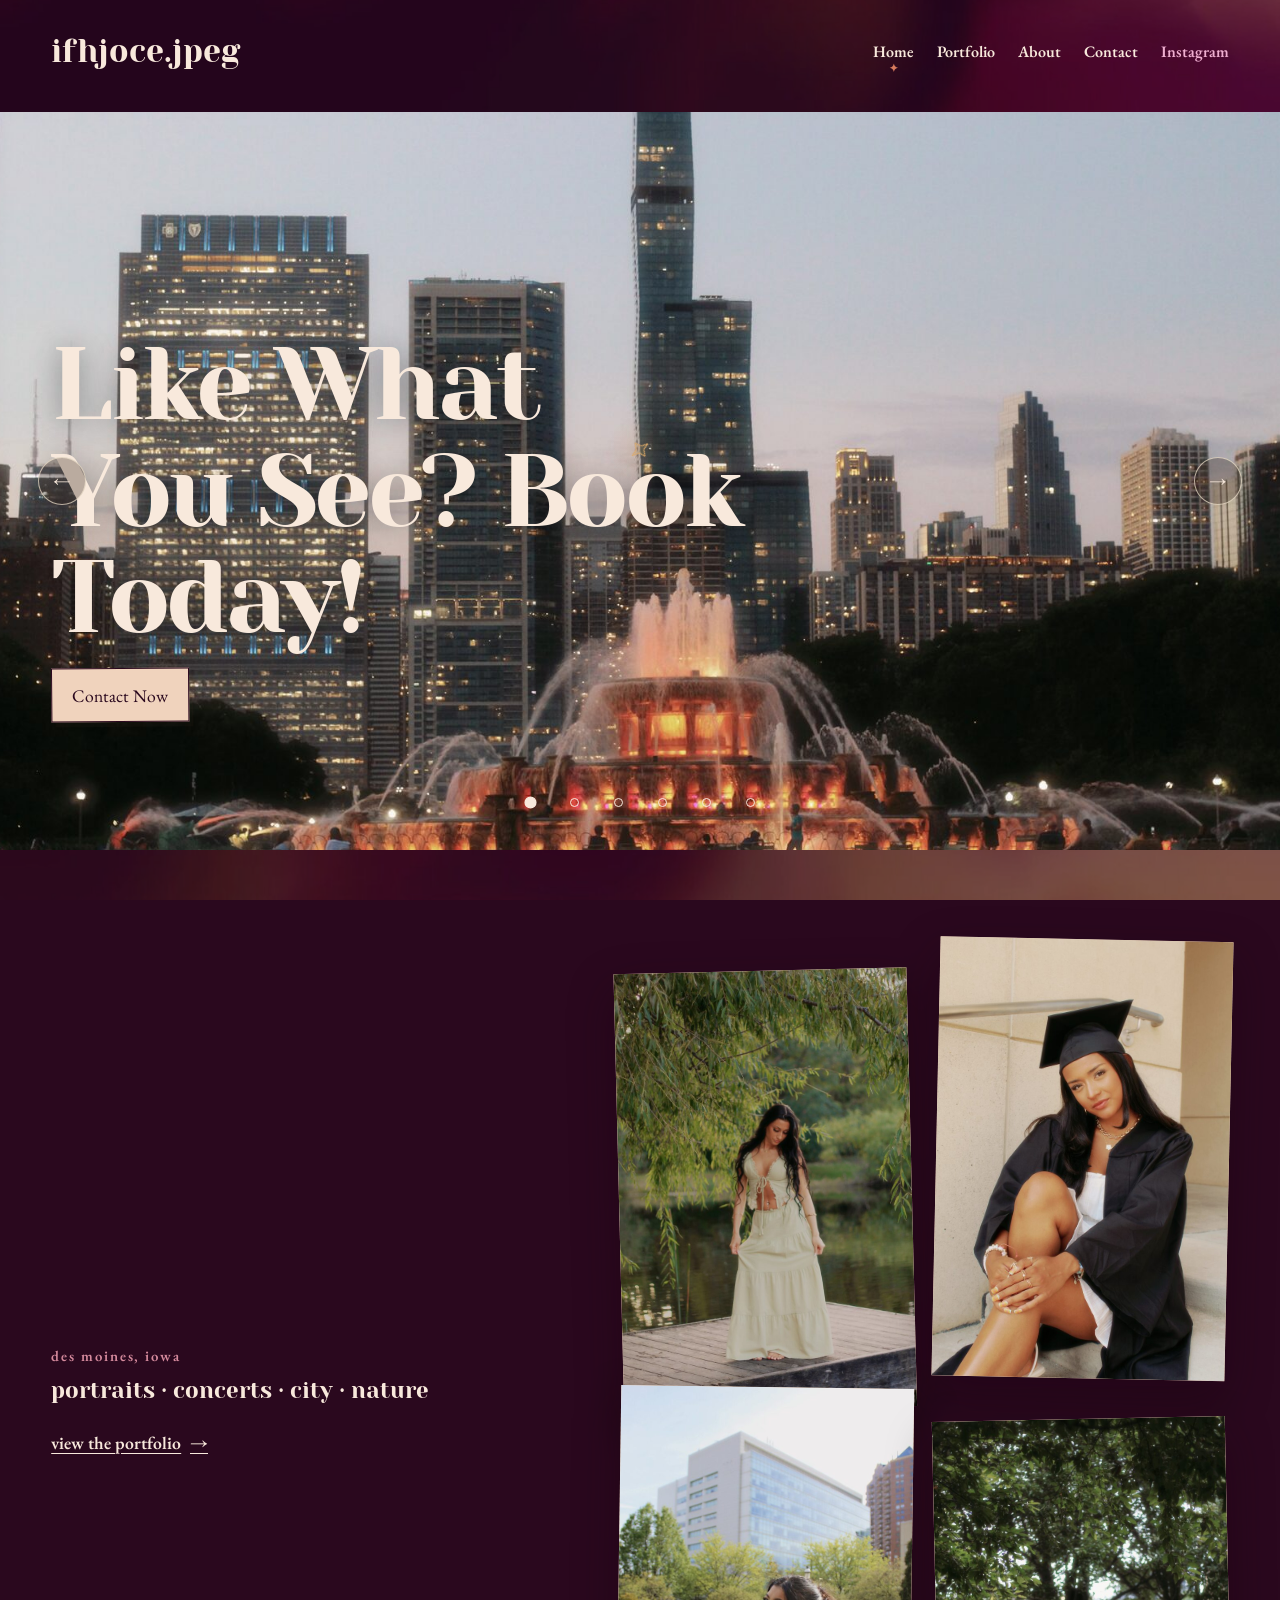
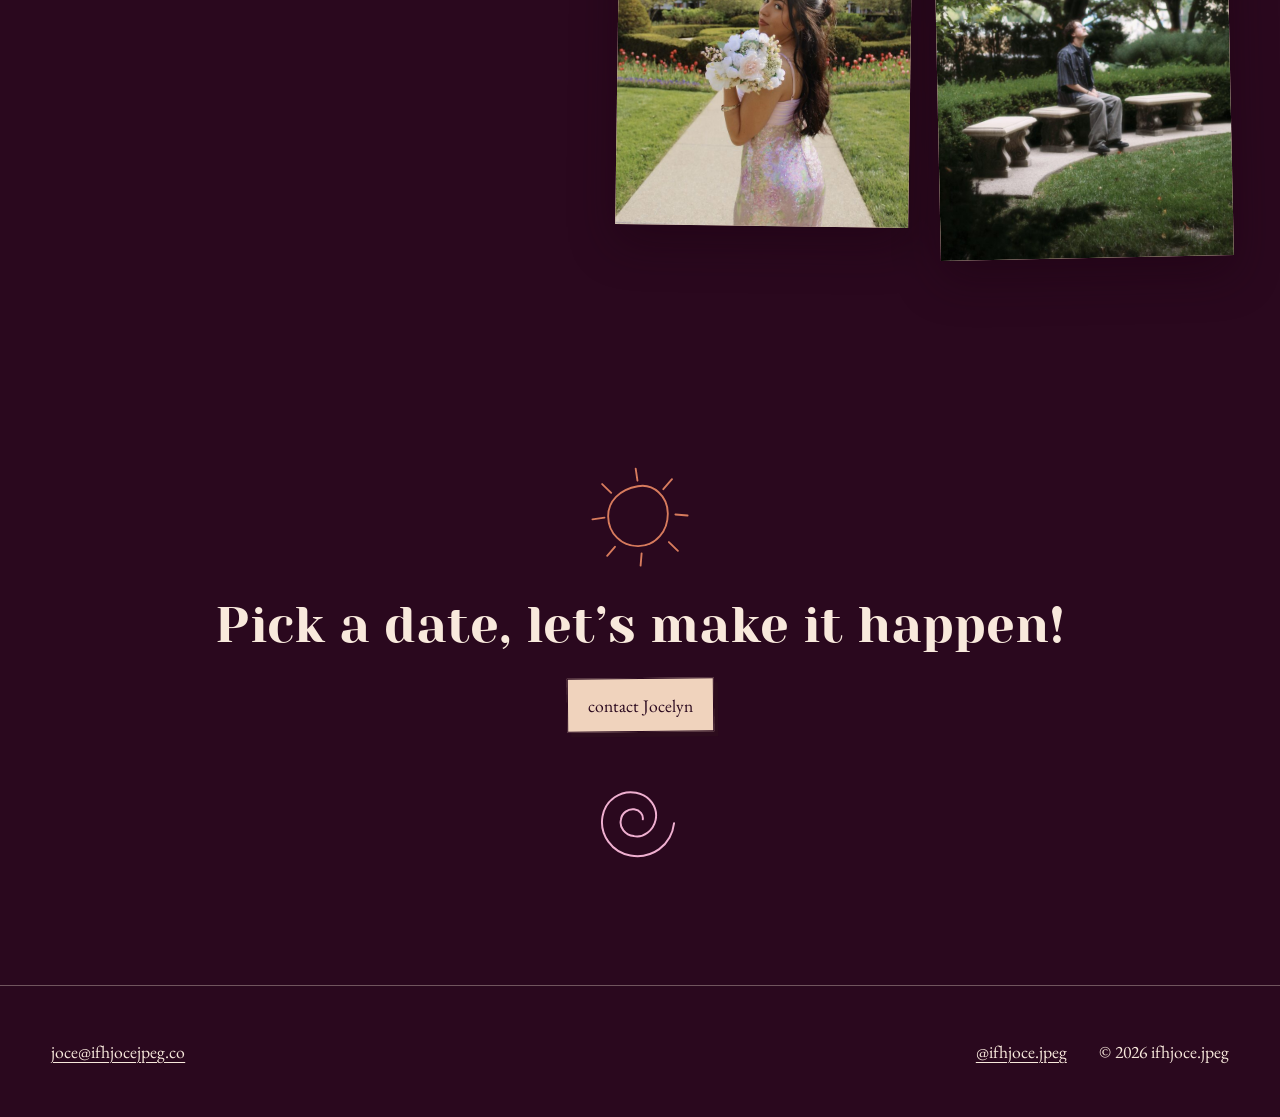
==== index.html @ 31c263ba "Add files via upload" ====
<!doctype html>
<html lang="en">
<head>
  <meta charset="utf-8">
  <meta name="viewport" content="width=device-width, initial-scale=1">
  <title>ifhjoce.jpeg</title>
  <meta name="description" content="ifhjoce.jpeg is a Des Moines, Iowa photographer creating dreamy portraits, concert photographs, city scenes, and nature imagery with an intimate analog feel.">
  <link rel="canonical" href="https://ifhjocejpeg.co/">
  <meta property="og:type" content="website">
  <meta property="og:title" content="ifhjoce.jpeg — Des Moines Photographer">
  <meta property="og:description" content="Dreamy portraits, live music, city scenes, and nature photography from Des Moines, Iowa.">
  <meta property="og:url" content="https://ifhjocejpeg.co/">
  <meta property="og:image" content="https://ifhjocejpeg.co/images/og-cover.jpg">
  <meta name="twitter:card" content="summary_large_image">
  <meta name="twitter:title" content="ifhjoce.jpeg — Des Moines Photographer">
  <meta name="twitter:description" content="Dreamy portraits, live music, city scenes, and nature photography from Des Moines, Iowa.">
  <meta name="twitter:image" content="https://ifhjocejpeg.co/images/og-cover.jpg">
  <link rel="icon" href="images/favicon.svg" type="image/svg+xml">
<link rel="icon" href="images/favicon-32.png" sizes="32x32" type="image/png">
<link rel="apple-touch-icon" href="images/apple-touch-icon.png">
  <link rel="preconnect" href="https://fonts.googleapis.com">
  <link rel="preconnect" href="https://fonts.gstatic.com" crossorigin>
  <link href="https://fonts.googleapis.com/css2?family=EB+Garamond:ital,wght@0,400;0,500;0,600;1,400&family=Yeseva+One&display=swap" rel="stylesheet">
  <link rel="stylesheet" href="assets/css/style.css">
  <script src="assets/js/main.js" defer></script>
</head>
<body class="page-home">
  <a class="skip-link" href="#main">Skip to content</a>

  <header class="site-header">
    <div class="site-header__inner shell">
      <a class="wordmark" href="index.html" aria-label="ifhjoce.jpeg home">ifhjoce.jpeg</a>
      <button class="nav-toggle" type="button" aria-expanded="false" aria-controls="site-nav" aria-label="Open navigation">
        <span></span><span></span>
      </button>
      <nav class="site-nav" id="site-nav" aria-label="Primary navigation">
        <a href="index.html" aria-current="page">Home</a>
        <a href="portfolio.html">Portfolio</a>
        <a href="about.html">About</a>
        <a href="contact.html">Contact</a>
        <a class="site-nav__instagram" href="https://instagram.com/ifhjoce.jpeg" target="_blank" rel="noreferrer">Instagram</a>
      </nav>
    </div>
  </header>

  <main id="main">
    <section class="hero-carousel" aria-roledescription="carousel" aria-label="Featured photography">
      <div class="hero-carousel__viewport" data-carousel>
        <article class="hero-carousel__slide is-active" data-slide aria-hidden="false">
          <img class="hero-carousel__image" src="images/home/frontpage-01-1600.jpg" srcset="images/home/frontpage-01-720.jpg 720w, images/home/frontpage-01-1600.jpg 1600w" sizes="100vw" width="5184" height="3456" alt="Chicago skyline and Buckingham Fountain at dusk" decoding="async" loading="eager" fetchpriority="high">
          <div class="hero-carousel__veil"></div>
        </article>
        <article class="hero-carousel__slide hero-carousel__slide--portrait" data-slide aria-hidden="true">
          <img class="hero-carousel__backdrop-image" src="images/portfolio/portraits/portrait-44-1600.jpg" width="1600" height="2400" alt="" aria-hidden="true" decoding="async" loading="lazy">
          <img class="hero-carousel__image" src="images/portfolio/portraits/portrait-44-1600.jpg" srcset="images/portfolio/portraits/portrait-44-720.jpg 720w, images/portfolio/portraits/portrait-44-1600.jpg 1600w" sizes="100vw" width="3456" height="5184" alt="Woman in a cream dress standing beneath willow branches by the water" decoding="async" loading="lazy">
          <div class="hero-carousel__veil"></div>
        </article>
        <article class="hero-carousel__slide hero-carousel__slide--portrait" data-slide aria-hidden="true">
          <img class="hero-carousel__backdrop-image" src="images/home/frontpage-03-1600.jpg" width="1600" height="2400" alt="" aria-hidden="true" decoding="async" loading="lazy">
          <img class="hero-carousel__image" src="images/home/frontpage-03-1600.jpg" srcset="images/home/frontpage-03-720.jpg 720w, images/home/frontpage-03-1600.jpg 1600w" sizes="100vw" width="3456" height="5184" alt="Graduate in a black cap and gown seated for a portrait" decoding="async" loading="lazy">
          <div class="hero-carousel__veil"></div>
        </article>
        <article class="hero-carousel__slide hero-carousel__slide--portrait" data-slide aria-hidden="true">
          <img class="hero-carousel__backdrop-image" src="images/home/frontpage-04-1600.jpg" width="1600" height="2400" alt="" aria-hidden="true" decoding="async" loading="lazy">
          <img class="hero-carousel__image" src="images/home/frontpage-04-1600.jpg" srcset="images/home/frontpage-04-720.jpg 720w, images/home/frontpage-04-1600.jpg 1600w" sizes="100vw" width="3456" height="5184" alt="Woman holding flowers on a garden path with city buildings behind her" decoding="async" loading="lazy">
          <div class="hero-carousel__veil"></div>
        </article>
        <article class="hero-carousel__slide hero-carousel__slide--portrait" data-slide aria-hidden="true">
          <img class="hero-carousel__backdrop-image" src="images/home/frontpage-05-1600.jpg" width="1600" height="2400" alt="" aria-hidden="true" decoding="async" loading="lazy">
          <img class="hero-carousel__image" src="images/home/frontpage-05-1600.jpg" srcset="images/home/frontpage-05-720.jpg 720w, images/home/frontpage-05-1600.jpg 1600w" sizes="100vw" width="3456" height="5184" alt="Portrait subject seated beneath large shade trees in a park" decoding="async" loading="lazy">
          <div class="hero-carousel__veil"></div>
        </article>
        <article class="hero-carousel__slide" data-slide aria-hidden="true">
          <img class="hero-carousel__image" src="images/home/frontpage-06-1600.jpg" srcset="images/home/frontpage-06-720.jpg 720w, images/home/frontpage-06-1600.jpg 1600w" sizes="100vw" width="3840" height="2160" alt="Concert performers on stage behind a textured curtain of light" decoding="async" loading="lazy">
          <div class="hero-carousel__veil"></div>
        </article>

        <div class="hero-carousel__caption shell">
          <h1>Like What You See? Book Today!</h1>
          <a class="button button--paper" href="contact.html">Contact Now</a>
        </div>

        <button class="hero-carousel__arrow hero-carousel__arrow--prev" type="button" data-carousel-prev aria-label="Previous photo">
          <span aria-hidden="true">←</span>
        </button>
        <button class="hero-carousel__arrow hero-carousel__arrow--next" type="button" data-carousel-next aria-label="Next photo">
          <span aria-hidden="true">→</span>
        </button>
        <div class="hero-carousel__dots" aria-label="Choose featured photo" data-carousel-dots></div>
      </div>
    </section>

    <section class="home-intro section shell reveal">
      <div class="home-intro__copy">
        <p class="eyebrow">Des Moines, Iowa</p>
        <p class="home-intro__line">portraits · concerts · city · nature</p>
        <a class="text-link" href="portfolio.html">view the portfolio <span aria-hidden="true">→</span></a>
      </div>

      <div class="home-collage" aria-label="Featured photography collage">
        <figure class="photo-frame photo-frame--one parallax-soft">
          <img src="images/portfolio/portraits/portrait-44-1600.jpg" srcset="images/portfolio/portraits/portrait-44-720.jpg 720w, images/portfolio/portraits/portrait-44-1600.jpg 1600w" sizes="(max-width: 767px) 100vw, 50vw" width="3456" height="5184" loading="lazy" decoding="async" alt="Woman in a cream dress standing beneath willow branches by the water">
        </figure>
        <figure class="photo-frame photo-frame--two parallax-soft">
          <img src="images/home/frontpage-03-1600.jpg" srcset="images/home/frontpage-03-720.jpg 720w, images/home/frontpage-03-1600.jpg 1600w" sizes="(max-width: 767px) 100vw, 50vw" width="3456" height="5184" loading="lazy" decoding="async" alt="Graduate in a black cap and gown seated for a portrait">
        </figure>
        <figure class="photo-frame photo-frame--three parallax-soft">
          <img src="images/home/frontpage-04-1600.jpg" srcset="images/home/frontpage-04-720.jpg 720w, images/home/frontpage-04-1600.jpg 1600w" sizes="(max-width: 767px) 100vw, 50vw" width="3456" height="5184" loading="lazy" decoding="async" alt="Woman holding flowers on a garden path with city buildings behind her">
        </figure>
        <figure class="photo-frame photo-frame--four parallax-soft">
          <img src="images/home/frontpage-05-1600.jpg" srcset="images/home/frontpage-05-720.jpg 720w, images/home/frontpage-05-1600.jpg 1600w" sizes="(max-width: 767px) 100vw, 50vw" width="3456" height="5184" loading="lazy" decoding="async" alt="Portrait subject seated beneath large shade trees in a park">
        </figure>
      </div>
    </section>

    <section class="home-note section shell reveal">
      <svg class="doodle doodle--sun" viewBox="0 0 120 120" aria-hidden="true">
        <path d="M60 27c17-2 31 13 30 31-1 19-15 34-34 33-18-1-31-16-30-34 1-16 14-28 34-30Z"/>
        <path d="M59 8l1 13M59 99l-2 13M9 59l13-1M98 60l13 2M22 22l9 10M89 89l9 10M97 22l-10 10M31 90l-9 9"/>
      </svg>
      <p>Pick a date, let’s make it happen!</p>
      <a class="button button--paper" href="contact.html">contact Jocelyn</a>
      <svg class="doodle doodle--spiral" viewBox="0 0 130 130" aria-hidden="true">
        <path d="M100 66c0 23-18 39-40 38-19-1-34-17-33-36 1-17 15-29 31-28 14 1 24 12 23 25-1 11-10 20-20 19-9 0-16-7-15-15 0-7 6-12 12-12 6 0 10 4 10 9"/>
      </svg>
    </section>
  </main>

  <footer class="site-footer">
    <div class="site-footer__inner shell">
      <p><a href="mailto:joce@ifhjocejpeg.co">joce@ifhjocejpeg.co</a></p>
      <p><a href="https://instagram.com/ifhjoce.jpeg" target="_blank" rel="noreferrer">@ifhjoce.jpeg</a></p>
      <p>© 2026 ifhjoce.jpeg</p>
    </div>
  </footer>

  <svg class="cursor-orbit" data-cursor-orbit viewBox="0 0 50 50" aria-hidden="true">
    <path d="M25 4l4 14 13 7-13 5-5 15-4-14-13-7 13-6 5-14Z"/>
  </svg>
  <div class="cursor-glow" data-cursor-glow aria-hidden="true"></div>
</body>
</html>
---- assets/css/style.css ----
:root {
  --cream: #f8e9dc;
  --muted-gold: #dda968;
  --moss: #d58a9d;
  --faded-orange: #d77b5d;
  --dusty-pink: #d49aae;
  --deep-brown: #2a081e;
  --dream-purple: #efafd0;
  --paper: #f0d3bd;
  --ink-soft: #ead0ca;
  --shadow: rgba(25, 0, 16, 0.4);
  --surface: rgba(42, 8, 30, 0.82);
  --line: rgba(248, 233, 220, 0.34);
  --shell: min(92vw, 1600px);
  --section-space: clamp(4rem, 8vw, 9rem);
  --display: "Yeseva One", Georgia, serif;
  --body: "EB Garamond", Georgia, serif;
}

* {
  box-sizing: border-box;
}

html {
  scroll-behavior: smooth;
  background: var(--deep-brown);
}

body {
  position: relative;
  isolation: isolate;
  margin: 0;
  min-width: 0;
  overflow-x: hidden;
  color: var(--cream);
  background: var(--deep-brown);
  font-family: var(--body);
  font-size: clamp(1rem, 0.96rem + 0.18vw, 1.12rem);
  line-height: 1.65;
  padding-bottom: env(safe-area-inset-bottom);
}

body::before,
body::after {
  position: fixed;
  inset: 0;
  z-index: -2;
  content: "";
  pointer-events: none;
}

body::before {
  background-image: url("../../images/background/site-background-720.jpg");
  background-position: center;
  background-size: cover;
}

body::after {
  z-index: -1;
  background: rgba(30, 3, 22, 0.48);
}

img,
svg {
  display: block;
  max-width: 100%;
}

img {
  height: auto;
}

a {
  color: inherit;
  text-decoration-thickness: 1px;
  text-underline-offset: 0.22em;
}

button,
input,
select,
textarea {
  font: inherit;
}

button,
a,
input,
select,
textarea {
  -webkit-tap-highlight-color: transparent;
}

button {
  color: inherit;
}

:focus-visible {
  outline: 2px dashed var(--muted-gold);
  outline-offset: 4px;
}

::selection {
  color: var(--cream);
  background: var(--dream-purple);
}

.shell {
  width: var(--shell);
  margin-inline: auto;
}

.section {
  padding-block: var(--section-space);
}

.sr-only {
  position: absolute;
  width: 1px;
  height: 1px;
  padding: 0;
  margin: -1px;
  overflow: hidden;
  clip: rect(0, 0, 0, 0);
  white-space: nowrap;
  border: 0;
}

.skip-link {
  position: fixed;
  left: 1rem;
  top: 1rem;
  z-index: 10001;
  transform: translateY(-180%);
  padding: 0.7rem 1rem;
  background: var(--deep-brown);
  color: var(--cream);
  border-radius: 999px;
}

.skip-link:focus {
  transform: translateY(0);
}

.eyebrow {
  margin: 0 0 0.6rem;
  color: var(--moss);
  font-size: clamp(0.83rem, 0.78rem + 0.18vw, 1rem);
  font-weight: 600;
  letter-spacing: 0.13em;
  text-transform: lowercase;
}

h1,
h2,
h3,
p {
  margin-top: 0;
}

h1,
h2,
h3 {
  font-family: var(--display);
  font-weight: 400;
  line-height: 1.04;
}

h1 {
  font-size: clamp(2.75rem, 8vw, 7.4rem);
  letter-spacing: -0.035em;
}

h2 {
  font-size: clamp(2.15rem, 5vw, 4.9rem);
  letter-spacing: -0.025em;
}

p {
  max-width: 66ch;
}

.text-link {
  display: inline-flex;
  gap: 0.55rem;
  align-items: center;
  min-height: 44px;
  color: var(--cream);
  font-weight: 600;
}

.button {
  display: inline-flex;
  min-height: 48px;
  align-items: center;
  justify-content: center;
  border: 1px solid var(--deep-brown);
  padding: 0.72rem 1.25rem;
  color: var(--deep-brown);
  background: var(--paper);
  text-decoration: none;
  cursor: pointer;
  box-shadow: 4px 5px 0 rgba(58, 42, 31, 0.14);
  transition: transform 220ms ease, box-shadow 220ms ease, background-color 220ms ease;
}

.button--paper {
  transform: rotate(-0.5deg);
}

.button--submit {
  margin-top: 1.25rem;
  min-width: min(100%, 13rem);
}

.button:disabled {
  cursor: wait;
  opacity: 0.68;
}

/* Header */
.site-header {
  position: relative;
  z-index: 200;
  padding-top: calc(0.75rem + env(safe-area-inset-top));
  color: var(--cream);
}

.site-header__inner {
  min-height: 72px;
  display: flex;
  align-items: center;
  justify-content: space-between;
  gap: 1rem;
}

.wordmark {
  position: relative;
  z-index: 205;
  font-family: var(--display);
  font-size: clamp(1.35rem, 2.5vw, 2.15rem);
  text-decoration: none;
  white-space: nowrap;
}

.nav-toggle {
  position: relative;
  z-index: 205;
  display: grid;
  width: 48px;
  height: 48px;
  place-items: center;
  border: 1px solid var(--line);
  border-radius: 50%;
  background: var(--surface);
  cursor: pointer;
}

.nav-toggle span {
  position: absolute;
  width: 20px;
  height: 1px;
  background: var(--cream);
  transition: transform 240ms ease;
}

.nav-toggle span:first-child {
  transform: translateY(-4px);
}

.nav-toggle span:last-child {
  transform: translateY(4px);
}

.nav-toggle[aria-expanded="true"] span:first-child {
  transform: rotate(45deg);
}

.nav-toggle[aria-expanded="true"] span:last-child {
  transform: rotate(-45deg);
}

.site-nav {
  position: fixed;
  inset: 0;
  z-index: 200;
  display: flex;
  flex-direction: column;
  justify-content: center;
  gap: 0.45rem;
  padding: calc(6rem + env(safe-area-inset-top)) max(7vw, 1.25rem) calc(3rem + env(safe-area-inset-bottom));
  background: rgba(42, 8, 30, 0.97);
  transform: translateX(102%);
  visibility: hidden;
  transition: transform 420ms cubic-bezier(.2, .8, .2, 1), visibility 0s linear 420ms;
}

.site-nav.is-open {
  transform: translateX(0);
  visibility: visible;
  transition-delay: 0s;
}

.site-nav a {
  width: fit-content;
  min-height: 44px;
  display: flex;
  align-items: center;
  font-family: var(--display);
  font-size: clamp(2rem, 8vw, 4.2rem);
  text-decoration: none;
}

.site-nav a[aria-current="page"]::after {
  content: "✦";
  margin-left: 0.65rem;
  color: var(--faded-orange);
  font-family: Georgia, serif;
  font-size: 0.48em;
}

.site-nav__instagram {
  margin-top: 1rem;
  color: var(--dream-purple);
}

body.nav-open {
  overflow: hidden;
}

/* Hero carousel */
.hero-carousel {
  position: relative;
  margin-top: clamp(0.5rem, 2vw, 1.5rem);
}

.hero-carousel__viewport {
  position: relative;
  min-height: clamp(38rem, 78dvh, 62rem);
  overflow: hidden;
  background: var(--deep-brown);
  isolation: isolate;
}

.hero-carousel__slide {
  position: absolute;
  inset: 0;
  opacity: 0;
  visibility: hidden;
  transition: opacity 1.8s ease, visibility 0s linear 1.8s;
}

.hero-carousel__slide.is-active {
  z-index: 1;
  opacity: 1;
  visibility: visible;
  transition-delay: 0s;
}

.hero-carousel__image {
  width: 100%;
  height: 100%;
  object-fit: cover;
  transform: scale(1.015);
}

.hero-carousel__veil {
  display: none;
}

.hero-carousel__caption {
  position: absolute;
  left: 50%;
  bottom: clamp(5.5rem, 10vw, 8rem);
  z-index: 5;
  transform: translateX(-50%);
  color: var(--cream);
}

.hero-carousel__caption h1 {
  max-width: 10ch;
  margin-bottom: 1rem;
  text-shadow: 0 3px 30px rgba(0, 0, 0, 0.38);
}

.hero-carousel__caption .eyebrow {
  color: #e7c97e;
}

.hero-carousel__caption p:last-child {
  font-size: clamp(1.05rem, 2vw, 1.4rem);
}

.hero-carousel__arrow {
  position: absolute;
  z-index: 8;
  bottom: 1.2rem;
  display: grid;
  width: 48px;
  height: 48px;
  place-items: center;
  border: 1px solid rgba(242, 230, 208, 0.7);
  border-radius: 50%;
  color: var(--cream);
  background: rgba(58, 42, 31, 0.32);
  cursor: pointer;
}

.hero-carousel__arrow--prev {
  left: 1.2rem;
}

.hero-carousel__arrow--next {
  right: 1.2rem;
}

.hero-carousel__dots {
  position: absolute;
  left: 50%;
  bottom: 1.3rem;
  z-index: 8;
  display: flex;
  max-width: calc(100% - 8rem);
  transform: translateX(-50%);
  justify-content: center;
  flex-wrap: nowrap;
}

.hero-carousel__dot {
  width: clamp(30px, 8vw, 44px);
  height: 44px;
  display: grid;
  place-items: center;
  border: 0;
  background: transparent;
  cursor: pointer;
}

.hero-carousel__dot::before {
  content: "";
  width: 7px;
  height: 7px;
  border: 1px solid var(--cream);
  border-radius: 50%;
  background: transparent;
  transition: transform 220ms ease, background-color 220ms ease;
}

.hero-carousel__dot.is-active::before {
  transform: scale(1.35);
  background: var(--cream);
}

/* Home collage */
.home-intro {
  display: grid;
  gap: clamp(3rem, 9vw, 8rem);
  align-items: center;
}


.home-intro__copy p:not(.eyebrow) {
  font-size: clamp(1.1rem, 1rem + 0.5vw, 1.45rem);
}

.home-collage {
  position: relative;
  display: grid;
  gap: 1rem;
}

.photo-frame {
  position: relative;
  margin: 0;
  overflow: hidden;
  background: var(--paper);
  box-shadow: 0 18px 45px var(--shadow);
}

.photo-frame img {
  width: 100%;
  height: 100%;
  object-fit: cover;
  transition: transform 800ms ease;
}

.home-note {
  position: relative;
  display: grid;
  justify-items: center;
  gap: 1.4rem;
  padding-block: clamp(3rem, 8vw, 7rem);
  text-align: center;
}

.home-note p {
  max-width: 28ch;
  margin: 0;
  font-family: var(--display);
  font-size: clamp(1.8rem, 4vw, 3.7rem);
  line-height: 1.18;
}

.doodle {
  fill: none;
  stroke: currentColor;
  stroke-width: 2;
  stroke-linecap: round;
  stroke-linejoin: round;
}

.doodle--sun {
  width: clamp(4.5rem, 9vw, 7rem);
  color: var(--faded-orange);
  transform: rotate(-4deg);
}

.doodle--spiral {
  width: clamp(5rem, 10vw, 8rem);
  color: var(--dream-purple);
  transform: rotate(7deg);
}


.doodle--moon {
  width: clamp(5rem, 10vw, 8rem);
  color: var(--dream-purple);
}

.doodle--butterfly {
  width: clamp(7rem, 15vw, 11rem);
  color: var(--faded-orange);
}

.booking-intro h1,
.about-layout h1,
.contact-layout h1 {
  margin-bottom: 1.2rem;
}

.booking-intro p:not(.eyebrow),
.contact-layout__copy > p {
  font-size: clamp(1.1rem, 1rem + 0.45vw, 1.42rem);
}

/* Portfolio */
.portfolio-section {
  padding-bottom: var(--section-space);
}

.filter-chips {
  display: flex;
  gap: 0.55rem;
  flex-wrap: wrap;
  margin-bottom: clamp(2rem, 5vw, 4.5rem);
}

.filter-chip {
  min-height: 44px;
  padding: 0.52rem 1rem;
  border: 1px solid var(--line);
  border-radius: 999px;
  color: var(--cream);
  background: var(--surface);
  cursor: pointer;
  transition: transform 220ms ease, background-color 220ms ease, color 220ms ease;
}

.filter-chip:nth-child(2n) {
  transform: rotate(-1deg);
}

.filter-chip:nth-child(3n) {
  transform: rotate(1.2deg);
}

.filter-chip.is-active {
  color: var(--deep-brown);
  background: var(--paper);
}

.portfolio-masonry {
  display: grid;
  grid-template-columns: minmax(0, 1fr);
  align-items: start;
  gap: clamp(1rem, 2.5vw, 2.4rem);
}

.portfolio-masonry.is-masonry {
  grid-auto-rows: 8px;
  row-gap: 8px;
}

.gallery-card {
  min-width: 0;
  margin: 0;
  transition: opacity 220ms ease;
}


.gallery-card.is-filtering-out {
  opacity: 0;
}

.gallery-card[hidden] {
  display: none;
}

.gallery-card__button {
  position: relative;
  width: 100%;
  min-height: 44px;
  display: block;
  overflow: hidden;
  padding: 0;
  border: 0;
  background: var(--paper);
  box-shadow: 0 14px 35px var(--shadow);
  cursor: zoom-in;
}

.gallery-card__button img {
  width: 100%;
  height: auto;
}

.lightbox[hidden] {
  display: none;
}

.lightbox {
  position: fixed;
  inset: 0;
  z-index: 1000;
  display: grid;
  place-items: center;
  padding: max(1rem, env(safe-area-inset-top)) max(1rem, env(safe-area-inset-right)) max(1rem, env(safe-area-inset-bottom)) max(1rem, env(safe-area-inset-left));
}

.lightbox__backdrop {
  position: absolute;
  inset: 0;
  background: rgba(35, 24, 18, 0.9);
  backdrop-filter: blur(8px);
  -webkit-backdrop-filter: blur(8px);
}

.lightbox__dialog {
  position: relative;
  z-index: 2;
  width: min(100%, 1500px);
  height: min(90dvh, 980px);
  display: grid;
  grid-template-columns: 48px minmax(0, 1fr) 48px;
  align-items: center;
  gap: 0.25rem;
}

.lightbox__figure {
  width: 100%;
  height: 100%;
  display: grid;
  place-items: center;
  align-content: center;
  margin: 0;
}

.lightbox__figure img {
  max-width: 100%;
  max-height: calc(90dvh - 4rem);
  width: auto;
  height: auto;
  object-fit: contain;
  box-shadow: 0 24px 70px rgba(0, 0, 0, 0.34);
}

.lightbox__close,
.lightbox__nav {
  min-width: 44px;
  min-height: 44px;
  border: 1px solid rgba(242, 230, 208, 0.65);
  border-radius: 50%;
  color: var(--cream);
  background: rgba(58, 42, 31, 0.5);
  cursor: pointer;
}

.lightbox__close {
  position: absolute;
  top: 0;
  right: 0;
  z-index: 3;
  font-size: 1.6rem;
}

/* About */
.about-layout {
  display: grid;
  gap: clamp(3rem, 8vw, 8rem);
  align-items: center;
}

.about-layout__copy p:not(.eyebrow) {
  font-size: clamp(1.08rem, 1rem + 0.36vw, 1.32rem);
}

.portrait-card {
  position: relative;
  max-width: 42rem;
  margin: 0 auto;
  padding: clamp(0.7rem, 2vw, 1.2rem);
  background: #bd6678;
  box-shadow: 0 22px 50px var(--shadow);
  transform: rotate(-1.5deg);
}

.portrait-card img {
  width: 100%;
}

.portrait-card__sparkle {
  position: absolute;
  z-index: 5;
  right: 0;
  top: -1.4rem;
  width: clamp(4rem, 9vw, 7rem);
  fill: rgba(196, 160, 74, 0.2);
  stroke: var(--muted-gold);
  stroke-width: 2;
}

/* Booking */
.booking-intro {
  min-height: clamp(23rem, 48dvh, 36rem);
  display: grid;
  align-items: end;
  gap: 1.5rem;
  padding-block: clamp(4rem, 9vw, 8rem) clamp(2rem, 5vw, 4rem);
}

.booking-intro > div {
  max-width: 62rem;
}

.booking-card {
  margin-bottom: var(--section-space);
  padding: clamp(1.25rem, 4vw, 3.5rem);
  background: rgba(234, 216, 188, 0.72);
  border: 1px solid rgba(58, 42, 31, 0.2);
  box-shadow: 0 22px 55px rgba(58, 42, 31, 0.12);
}

.form-grid {
  display: grid;
  gap: clamp(1rem, 3vw, 1.7rem);
}

.field {
  min-width: 0;
}

.field label {
  display: block;
  margin-bottom: 0.4rem;
  font-weight: 600;
}

.field__optional {
  color: var(--ink-soft);
  font-size: 0.9em;
  font-weight: 400;
}

.field input,
.field select,
.field textarea {
  width: 100%;
  min-height: 48px;
  border: 1px solid rgba(58, 42, 31, 0.42);
  border-radius: 0;
  padding: 0.72rem 0.8rem;
  color: var(--deep-brown);
  background: rgba(242, 230, 208, 0.74);
  appearance: none;
  -webkit-appearance: none;
}

.field select {
  background-image:
    linear-gradient(45deg, transparent 50%, var(--deep-brown) 50%),
    linear-gradient(135deg, var(--deep-brown) 50%, transparent 50%);
  background-position:
    calc(100% - 18px) 50%,
    calc(100% - 13px) 50%;
  background-size: 5px 5px, 5px 5px;
  background-repeat: no-repeat;
  padding-right: 2.5rem;
}

.field textarea {
  min-height: 10rem;
  resize: vertical;
}

.field input[aria-invalid="true"],
.field select[aria-invalid="true"],
.field textarea[aria-invalid="true"] {
  border-color: #8b3f37;
  box-shadow: 0 0 0 1px rgba(139, 63, 55, 0.18);
}

.field__error {
  min-height: 1.3em;
  margin: 0.25rem 0 0;
  color: #7b362f;
  font-size: 0.92rem;
  line-height: 1.35;
}

.field--checkbox {
  margin-top: 1.4rem;
}

.checkbox-label {
  display: flex;
  align-items: flex-start;
  gap: 0.75rem;
  max-width: 60rem;
  cursor: pointer;
}

.checkbox-label input {
  flex: 0 0 auto;
  width: 22px;
  height: 22px;
  min-height: 0;
  margin-top: 0.2rem;
  padding: 0;
  appearance: auto;
  -webkit-appearance: checkbox;
  accent-color: var(--moss);
  cursor: pointer;
}

.honeypot {
  position: absolute;
  left: -9999px;
  width: 1px;
  height: 1px;
  overflow: hidden;
}

.form-status {
  min-height: 1.5rem;
  margin-top: 0.8rem;
}

.form-status.is-error {
  color: #7b362f;
}

.booking-success {
  padding: clamp(2rem, 6vw, 5rem) 0;
}

.booking-success[hidden] {
  display: none;
}

.booking-success h2 {
  max-width: 11ch;
}

.booking-success p:not(.eyebrow) {
  font-size: clamp(1.08rem, 1rem + 0.35vw, 1.3rem);
}

/* Contact */
.contact-layout {
  min-height: calc(100dvh - 9rem);
  display: grid;
  align-items: center;
  gap: 2rem;
}

.contact-layout__copy {
  max-width: 58rem;
}

.contact-layout h1 {
  font-size: clamp(2.7rem, 7vw, 6.6rem);
}

.contact-links {
  display: grid;
  gap: 0.6rem;
  margin: 2rem 0;
  font-family: var(--display);
  font-size: clamp(1.2rem, 3vw, 2rem);
}

.contact-links a {
  overflow-wrap: anywhere;
}

/* Footer */
.site-footer {
  border-top: 1px solid var(--line);
  padding-block: clamp(2rem, 4vw, 3.4rem);
}

.site-footer__inner {
  display: grid;
  gap: 0.5rem;
}

.site-footer p {
  margin: 0;
  overflow-wrap: anywhere;
}

/* Responsive real-image treatment */
.hero-carousel__slide {
  background: var(--deep-brown);
}

.hero-carousel__backdrop-image {
  display: none;
}

.home-collage .photo-frame img {
  height: auto;
  object-fit: contain;
}

.gallery-card__button {
  line-height: 0;
}

.gallery-card__button img {
  display: block;
  aspect-ratio: auto;
}

/* Motion */
.reveal {
  opacity: 0;
  transform: translateY(22px);
  transition: opacity 900ms ease, transform 900ms ease;
}

.reveal.is-visible {
  opacity: 1;
  transform: translateY(0);
}

.cursor-orbit,
.cursor-glow {
  display: none;
}

/* 480px */
@media (min-width: 30rem) {
  .home-collage {
    grid-template-columns: repeat(2, minmax(0, 1fr));
    align-items: start;
    gap: clamp(0.75rem, 2vw, 1.4rem);
  }

  .photo-frame--one { transform: rotate(-1.2deg) translateY(1.5rem); }
  .photo-frame--two { transform: rotate(1.5deg); }
  .photo-frame--three { transform: rotate(0.7deg) translateY(-1rem); }
  .photo-frame--four { transform: rotate(-1.7deg) translateY(1.6rem); }

  .portfolio-masonry {
    grid-template-columns: repeat(2, minmax(0, 1fr));
  }
}

/* 768px */
@media (min-width: 48rem) {
  body::before {
    background-image: url("../../images/background/site-background-1600.jpg");
  }

  .site-header {
    padding-top: calc(1rem + env(safe-area-inset-top));
  }

  .nav-toggle {
    display: none;
  }

  .site-nav {
    position: static;
    inset: auto;
    visibility: visible;
    transform: none;
    flex-direction: row;
    justify-content: flex-end;
    align-items: center;
    gap: clamp(0.75rem, 1.8vw, 1.65rem);
    padding: 0;
    background: transparent;
    transition: none;
  }

  .site-nav a {
    position: relative;
    min-height: 44px;
    font-family: var(--body);
    font-size: 1rem;
    font-weight: 600;
  }

  .site-nav a[aria-current="page"]::after {
    position: absolute;
    left: 50%;
    bottom: -0.2rem;
    margin-left: 0;
    transform: translateX(-50%);
    font-size: 0.7rem;
  }

  .site-nav__instagram {
    margin-top: 0;
  }

  .hero-carousel__viewport {
    min-height: clamp(43rem, 82dvh, 68rem);
  }

  .hero-carousel__arrow {
    bottom: auto;
    top: 50%;
    transform: translateY(-50%);
  }

  .hero-carousel__arrow--prev {
    left: clamp(1rem, 3vw, 3rem);
  }

  .hero-carousel__arrow--next {
    right: clamp(1rem, 3vw, 3rem);
  }

  .hero-carousel__dots {
    bottom: 1.6rem;
  }

  .home-collage {
    grid-template-columns: repeat(2, minmax(0, 1fr));
    align-items: start;
    gap: clamp(1rem, 2vw, 2rem);
  }

  .photo-frame--one {
    transform: rotate(-1.4deg) translateY(2rem);
  }

  .photo-frame--two {
    z-index: 2;
    transform: rotate(1.2deg);
  }

  .photo-frame--three {
    z-index: 3;
    transform: rotate(0.8deg) translateY(-1rem);
  }

  .photo-frame--four {
    z-index: 4;
    transform: rotate(-1.2deg) translateY(1rem);
  }

  .portfolio-masonry {
    grid-template-columns: repeat(3, minmax(0, 1fr));
  }

  .portrait-card__sparkle {
    right: -1.3rem;
    top: -2rem;
  }

  .about-layout {
    grid-template-columns: minmax(0, 0.95fr) minmax(0, 1.05fr);
  }

  .form-grid {
    grid-template-columns: repeat(2, minmax(0, 1fr));
  }

  .field--wide {
    grid-column: 1 / -1;
  }

  .booking-intro {
    grid-template-columns: minmax(0, 1fr) auto;
  }

  .site-footer__inner {
    grid-template-columns: 1fr auto auto;
    align-items: center;
    gap: 2rem;
  }
}


@media (min-width: 48rem) {
  .hero-carousel__slide--portrait .hero-carousel__backdrop-image {
    position: absolute;
    inset: -4%;
    z-index: 0;
    display: block;
    width: 108%;
    height: 108%;
    object-fit: cover;
    filter: blur(28px) saturate(0.72) brightness(0.58);
    opacity: 0.76;
    transform: scale(1.05);
  }

  .hero-carousel__slide--portrait .hero-carousel__image {
    position: relative;
    z-index: 1;
    width: 100%;
    height: 100%;
    object-fit: contain;
  }
}

/* 1024px */
@media (min-width: 64rem) {
  .home-intro {
    grid-template-columns: minmax(20rem, 0.85fr) minmax(0, 1.15fr);
  }

  .portfolio-masonry {
    grid-template-columns: repeat(4, minmax(0, 1fr));
  }

}

/* 1440px */
@media (min-width: 90rem) {
  :root {
    --shell: min(88vw, 1600px);
  }

  .hero-carousel__viewport {
    min-height: min(84dvh, 72rem);
  }

  .portfolio-masonry {
    gap: 2.2rem;
  }
}

/* 1920px+ */
@media (min-width: 120rem) {
  :root {
    --shell: 1600px;
  }

  body {
    font-size: 1.12rem;
  }
}

@media (hover: hover) {
  .site-nav a:hover,
  .text-link:hover,
  .contact-links a:hover,
  .site-footer a:hover {
    color: var(--dream-purple);
  }

  .button:hover {
    transform: translate(-2px, -2px) rotate(-0.5deg);
    box-shadow: 7px 8px 0 rgba(25, 0, 16, 0.28);
    background: #f7dfca;
  }

  .filter-chip:hover {
    color: var(--deep-brown);
    background: var(--dusty-pink);
  }

  .photo-frame:hover img,
  .portrait-card:hover img {
    transform: scale(1.025);
  }

  .cursor-orbit {
    position: fixed;
    left: 0;
    top: 0;
    z-index: 9000;
    display: block;
    width: 24px;
    height: 24px;
    fill: rgba(196, 160, 74, 0.15);
    stroke: var(--muted-gold);
    stroke-width: 2;
    pointer-events: none;
    will-change: transform;
  }

  .cursor-glow {
    position: fixed;
    left: 0;
    top: 0;
    z-index: 8999;
    display: block;
    width: 72px;
    height: 72px;
    border-radius: 50%;
    background: radial-gradient(circle, rgba(208, 134, 83, 0.15), transparent 66%);
    pointer-events: none;
    will-change: transform;
  }
}

@media (prefers-reduced-motion: reduce) {
  html {
    scroll-behavior: auto;
  }

  *,
  *::before,
  *::after {
    animation-duration: 0.01ms;
    animation-iteration-count: 1;
    scroll-behavior: auto;
    transition-duration: 0.01ms;
  }

  .reveal {
    opacity: 1;
    transform: none;
  }

  .parallax-soft {
    transform: none;
  }

  .cursor-orbit,
  .cursor-glow {
    display: none;
  }
}

/* Copy-light refinements */
.home-intro__line {
  max-width: none;
  margin: 0 0 1rem;
  font-family: var(--display);
  font-size: clamp(1.5rem, 3vw, 2.7rem);
  line-height: 1.2;
}

.page-portfolio .portfolio-section {
  padding-top: clamp(2.5rem, 5vw, 4.5rem);
}

.contact-links--direct {
  gap: 1.1rem;
  margin-top: clamp(1.75rem, 4vw, 3rem);
}

.contact-links--direct p {
  display: grid;
  gap: 0.15rem;
  margin: 0;
  font-family: var(--body);
  font-size: clamp(1.05rem, 2vw, 1.3rem);
}

.contact-links--direct span {
  color: var(--moss);
  font-size: 0.82em;
  font-weight: 600;
  letter-spacing: 0.09em;
  text-transform: uppercase;
}

.contact-links--direct a {
  font-family: var(--display);
  font-size: clamp(1.25rem, 2.8vw, 2rem);
}
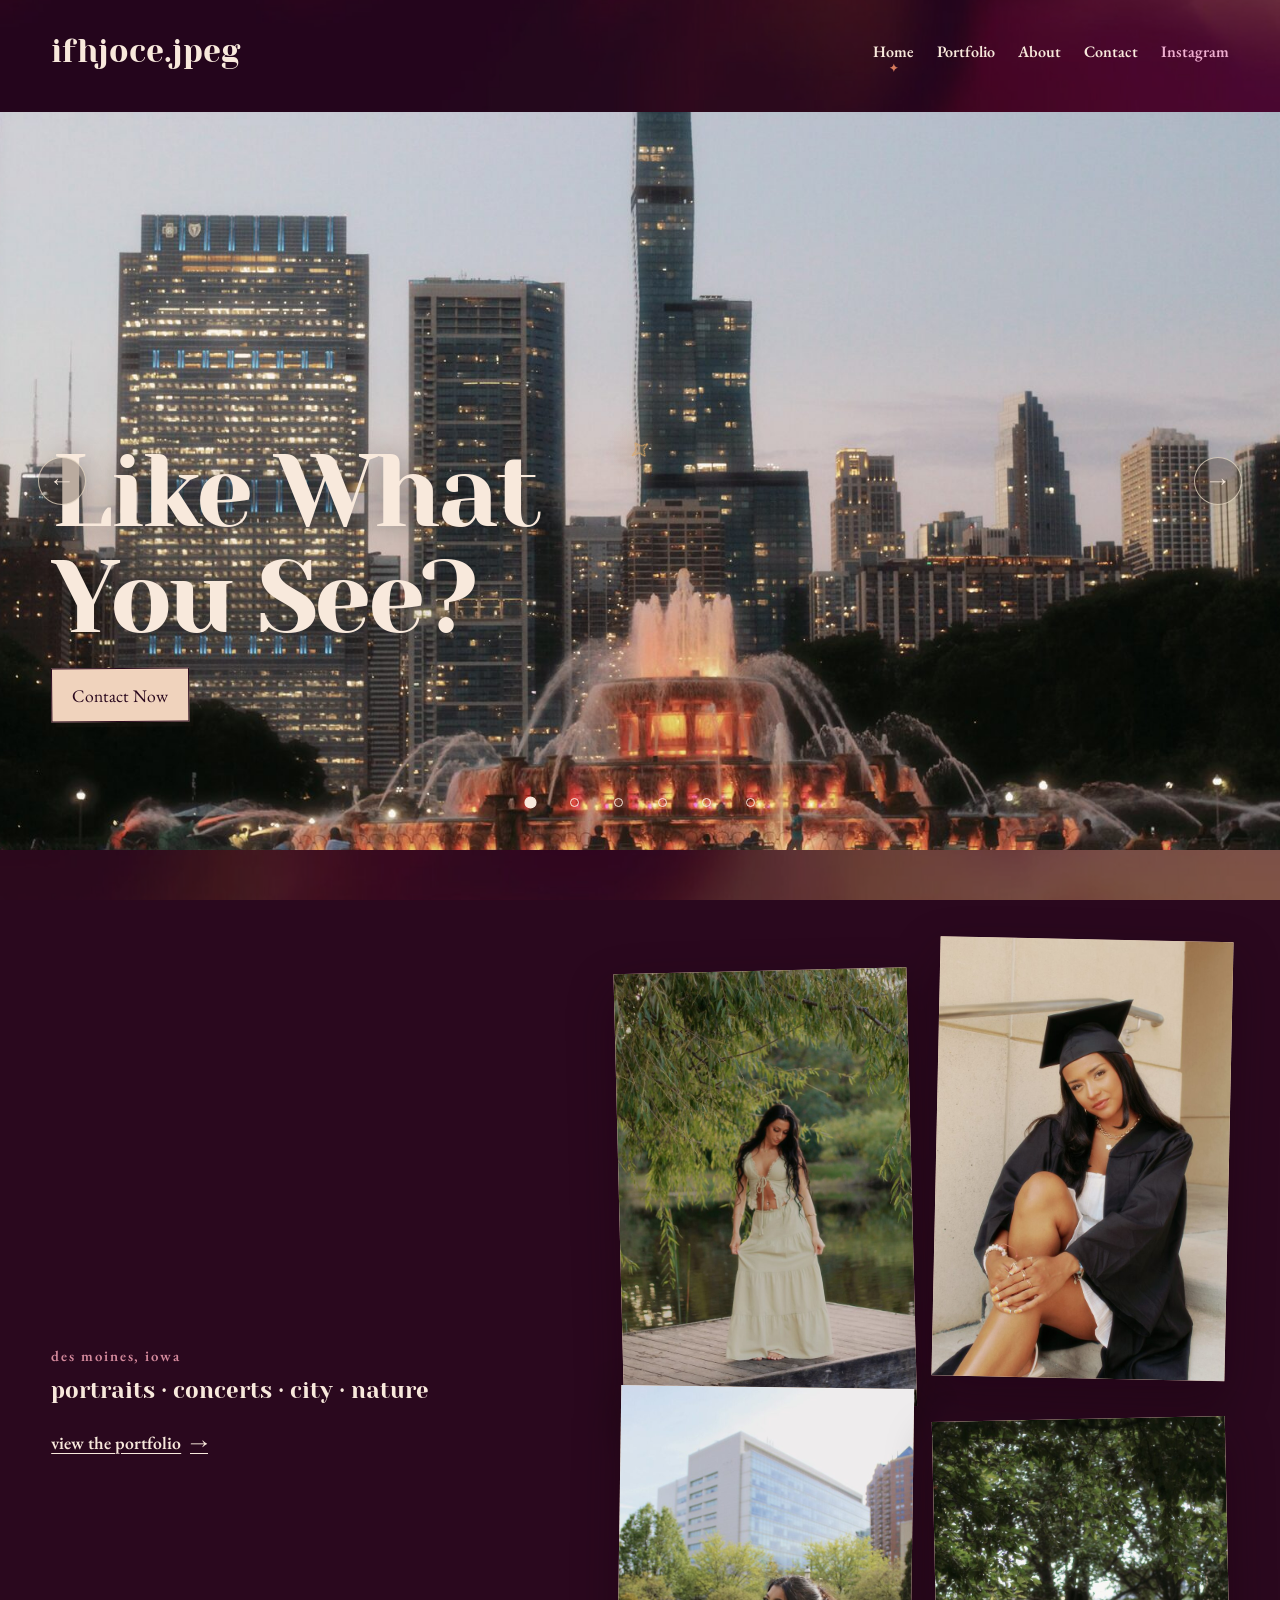
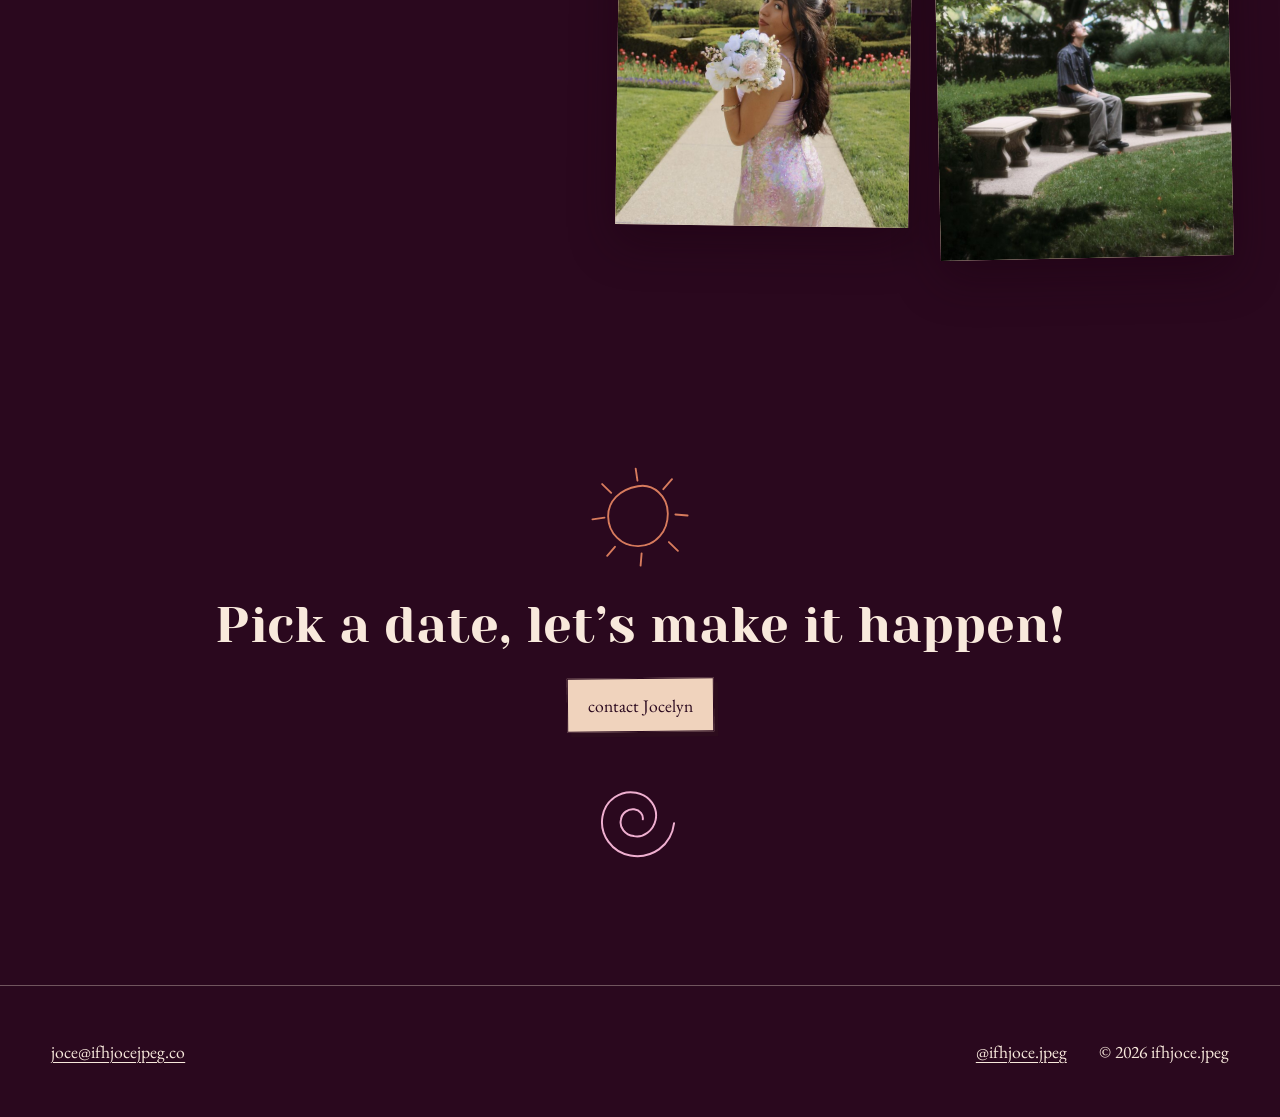
==== commit ce24e42b: "Update index.html" ====
--- a/index.html
+++ b/index.html
@@ -76,7 +76,7 @@
         </article>
 
         <div class="hero-carousel__caption shell">
-          <h1>Like What You See? Book Today!</h1>
+          <h1>Like What You See?</h1>
           <a class="button button--paper" href="contact.html">Contact Now</a>
         </div>
 
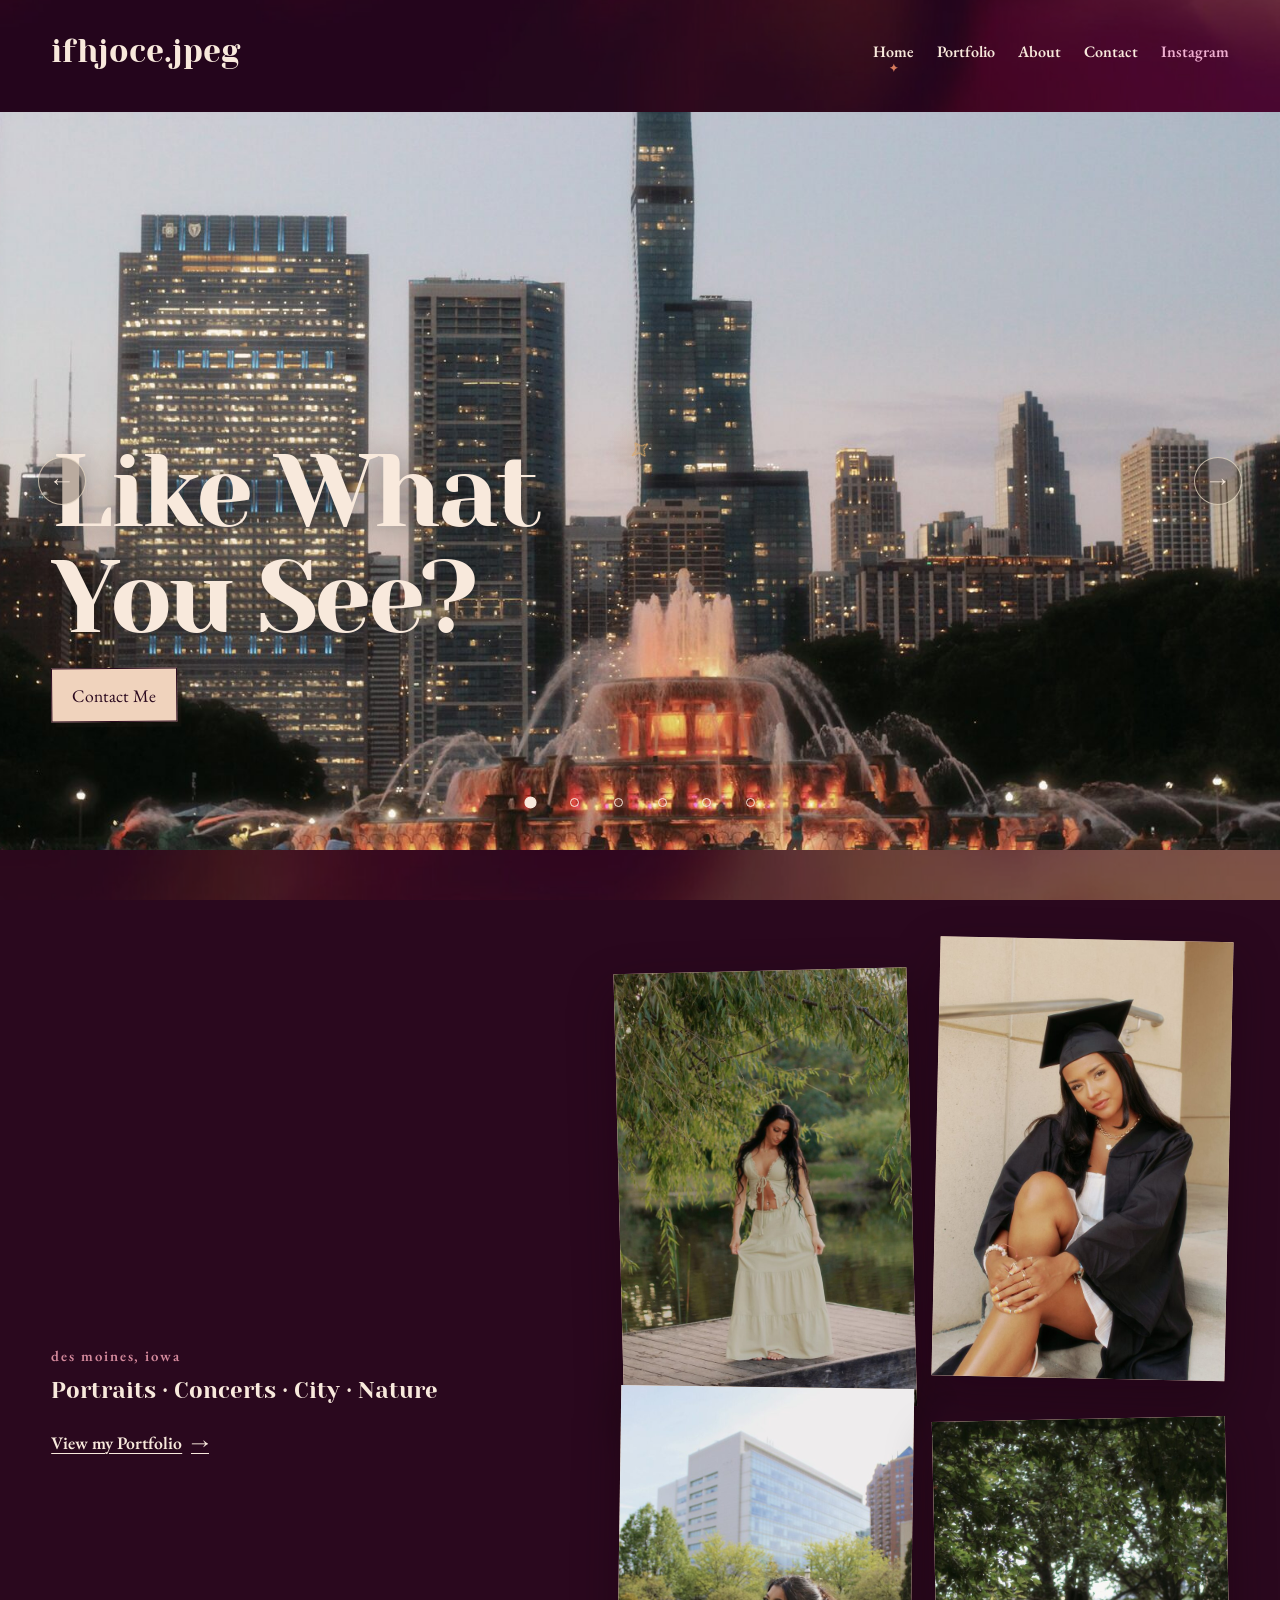
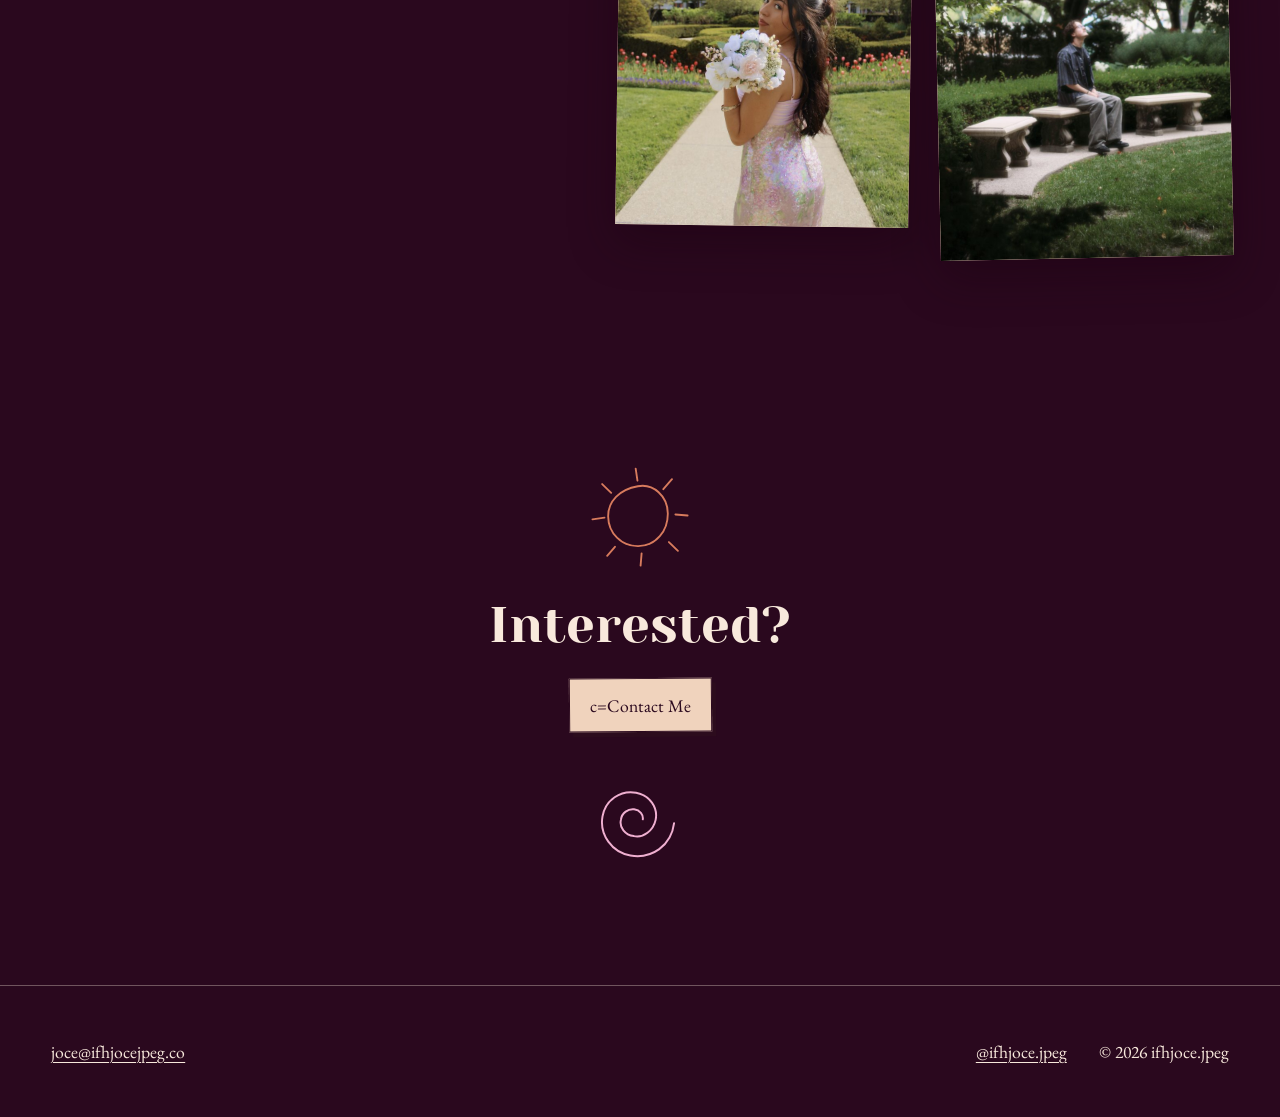
==== commit 0fc95226: "Update contact and portfolio links in index.html" ====
--- a/index.html
+++ b/index.html
@@ -77,7 +77,7 @@
 
         <div class="hero-carousel__caption shell">
           <h1>Like What You See?</h1>
-          <a class="button button--paper" href="contact.html">Contact Now</a>
+          <a class="button button--paper" href="contact.html">Contact Me</a>
         </div>
 
         <button class="hero-carousel__arrow hero-carousel__arrow--prev" type="button" data-carousel-prev aria-label="Previous photo">
@@ -93,8 +93,8 @@
     <section class="home-intro section shell reveal">
       <div class="home-intro__copy">
         <p class="eyebrow">Des Moines, Iowa</p>
-        <p class="home-intro__line">portraits · concerts · city · nature</p>
-        <a class="text-link" href="portfolio.html">view the portfolio <span aria-hidden="true">→</span></a>
+        <p class="home-intro__line">Portraits · Concerts · City · Nature</p>
+        <a class="text-link" href="portfolio.html">View my Portfolio <span aria-hidden="true">→</span></a>
       </div>
 
       <div class="home-collage" aria-label="Featured photography collage">
@@ -118,8 +118,8 @@
         <path d="M60 27c17-2 31 13 30 31-1 19-15 34-34 33-18-1-31-16-30-34 1-16 14-28 34-30Z"/>
         <path d="M59 8l1 13M59 99l-2 13M9 59l13-1M98 60l13 2M22 22l9 10M89 89l9 10M97 22l-10 10M31 90l-9 9"/>
       </svg>
-      <p>Pick a date, let’s make it happen!</p>
-      <a class="button button--paper" href="contact.html">contact Jocelyn</a>
+      <p>Interested?</p>
+      <a class="button button--paper" href="contact.html">c=Contact Me</a>
       <svg class="doodle doodle--spiral" viewBox="0 0 130 130" aria-hidden="true">
         <path d="M100 66c0 23-18 39-40 38-19-1-34-17-33-36 1-17 15-29 31-28 14 1 24 12 23 25-1 11-10 20-20 19-9 0-16-7-15-15 0-7 6-12 12-12 6 0 10 4 10 9"/>
       </svg>
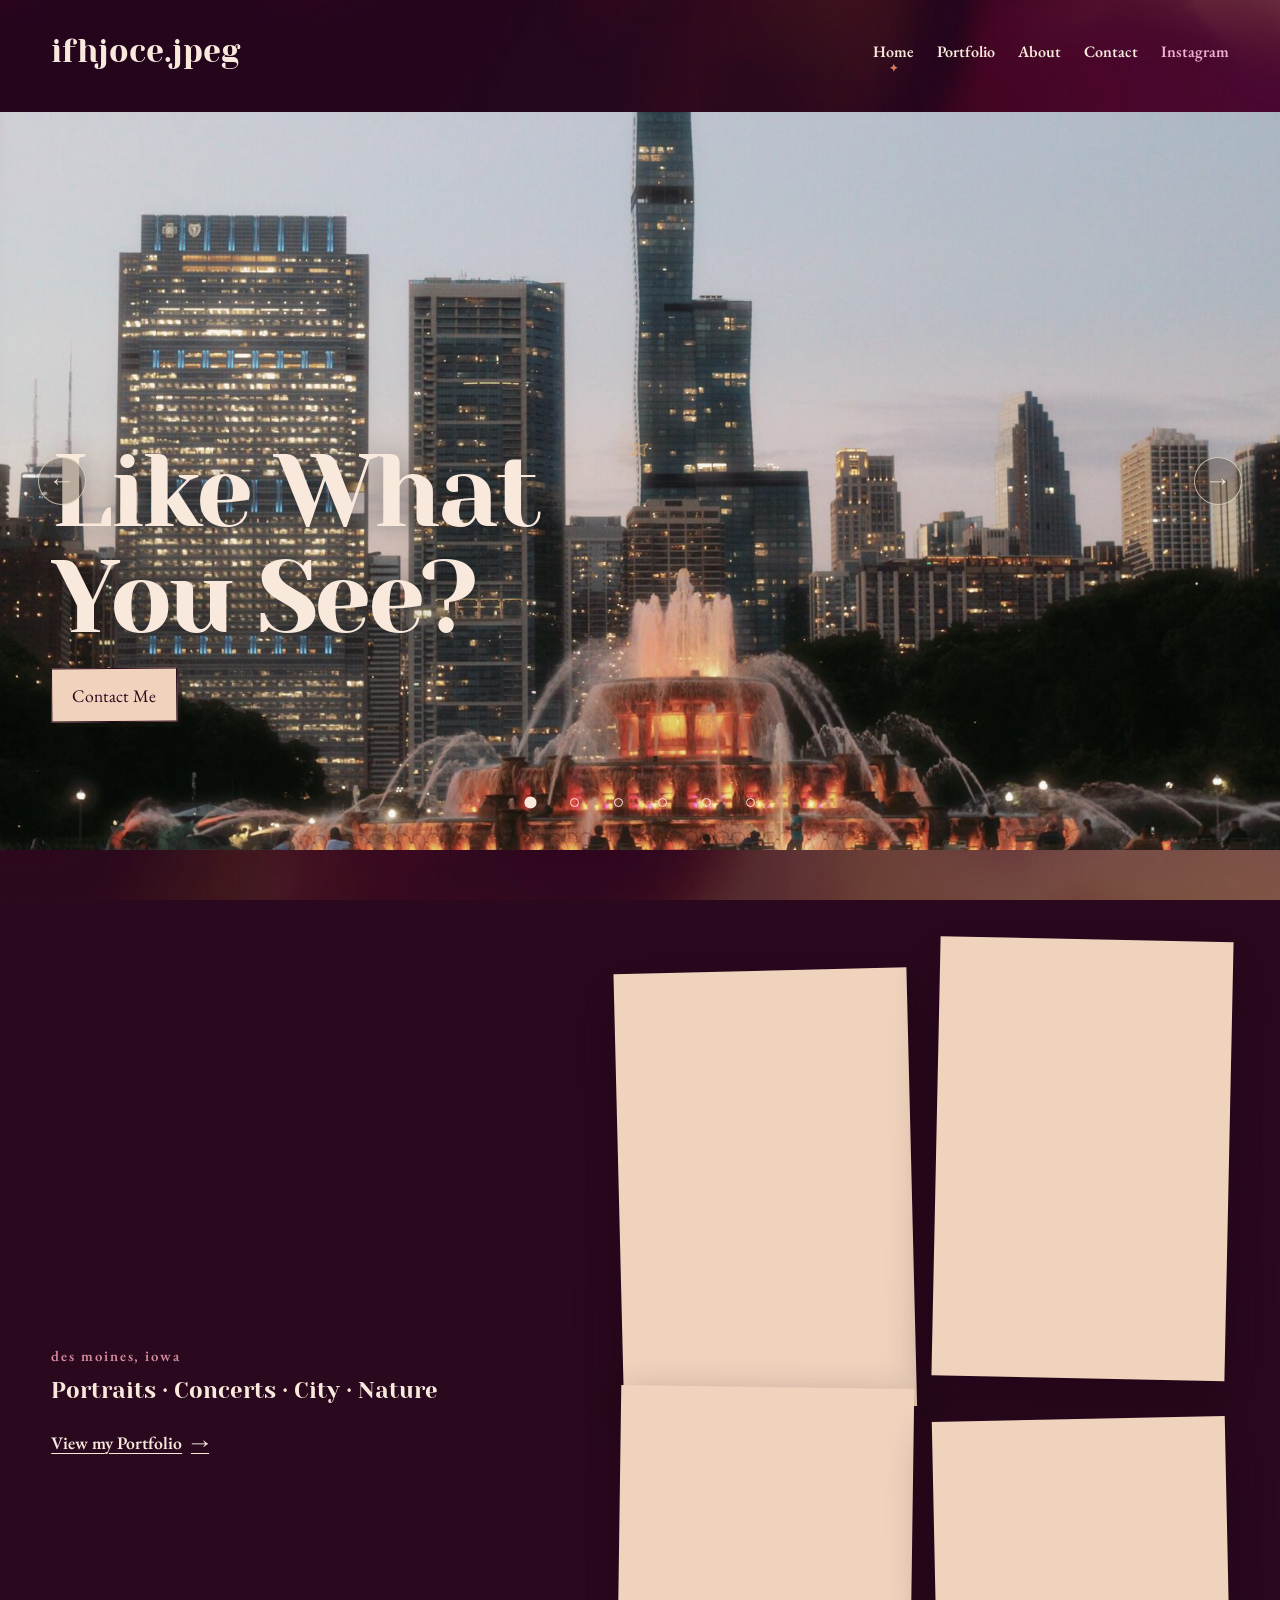
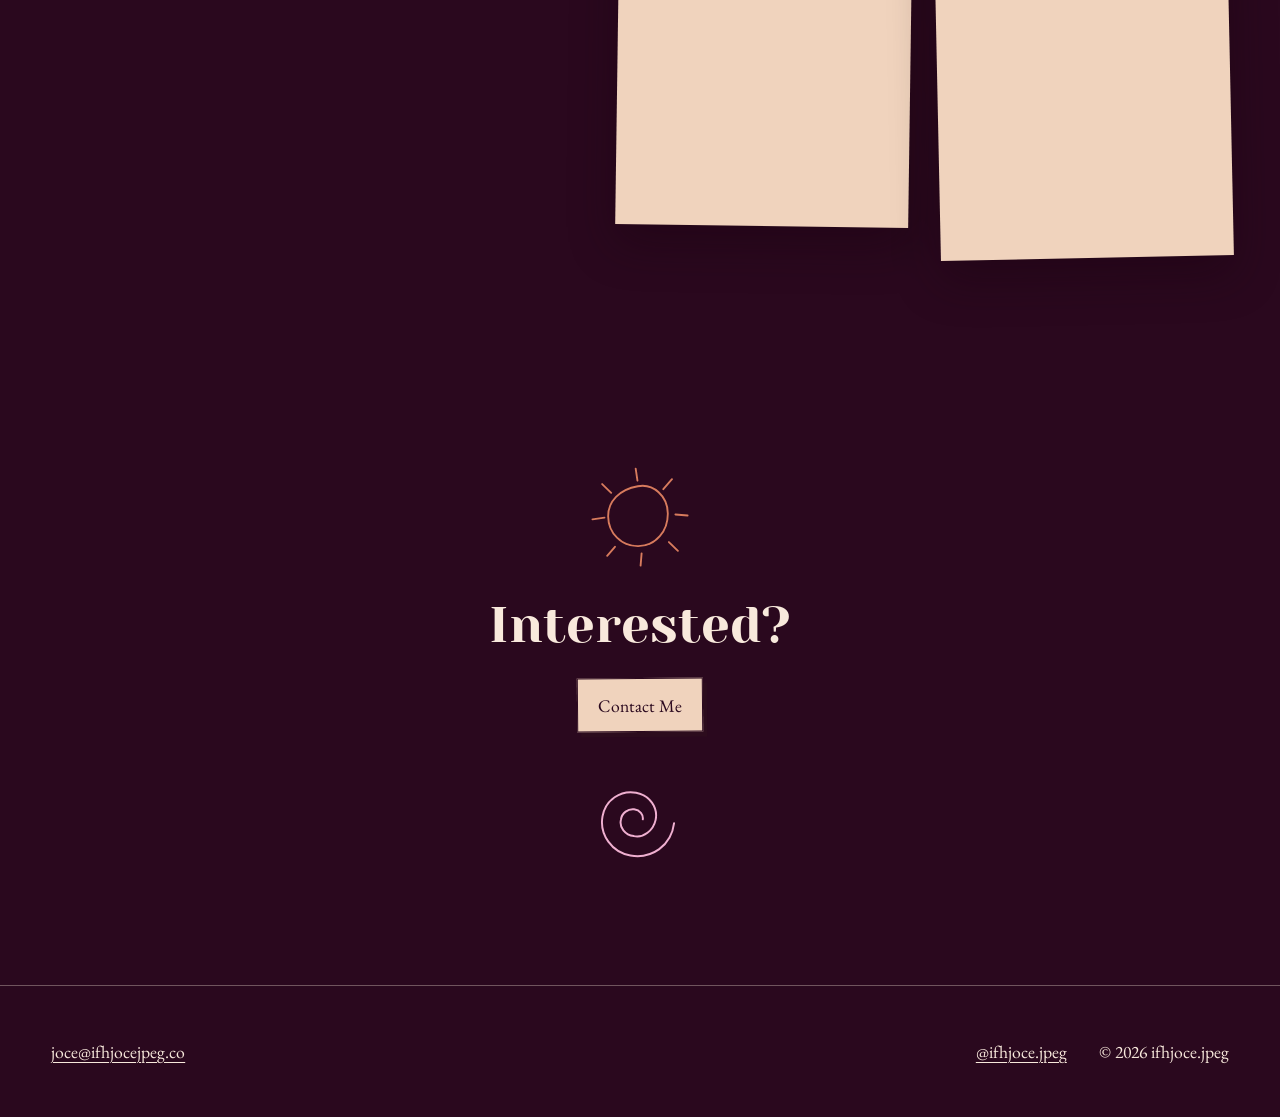
==== commit 71391c54: "Fix button text from 'c=Contact Me' to 'Contact Me'" ====
--- a/index.html
+++ b/index.html
@@ -119,7 +119,7 @@
         <path d="M59 8l1 13M59 99l-2 13M9 59l13-1M98 60l13 2M22 22l9 10M89 89l9 10M97 22l-10 10M31 90l-9 9"/>
       </svg>
       <p>Interested?</p>
-      <a class="button button--paper" href="contact.html">c=Contact Me</a>
+      <a class="button button--paper" href="contact.html">Contact Me</a>
       <svg class="doodle doodle--spiral" viewBox="0 0 130 130" aria-hidden="true">
         <path d="M100 66c0 23-18 39-40 38-19-1-34-17-33-36 1-17 15-29 31-28 14 1 24 12 23 25-1 11-10 20-20 19-9 0-16-7-15-15 0-7 6-12 12-12 6 0 10 4 10 9"/>
       </svg>
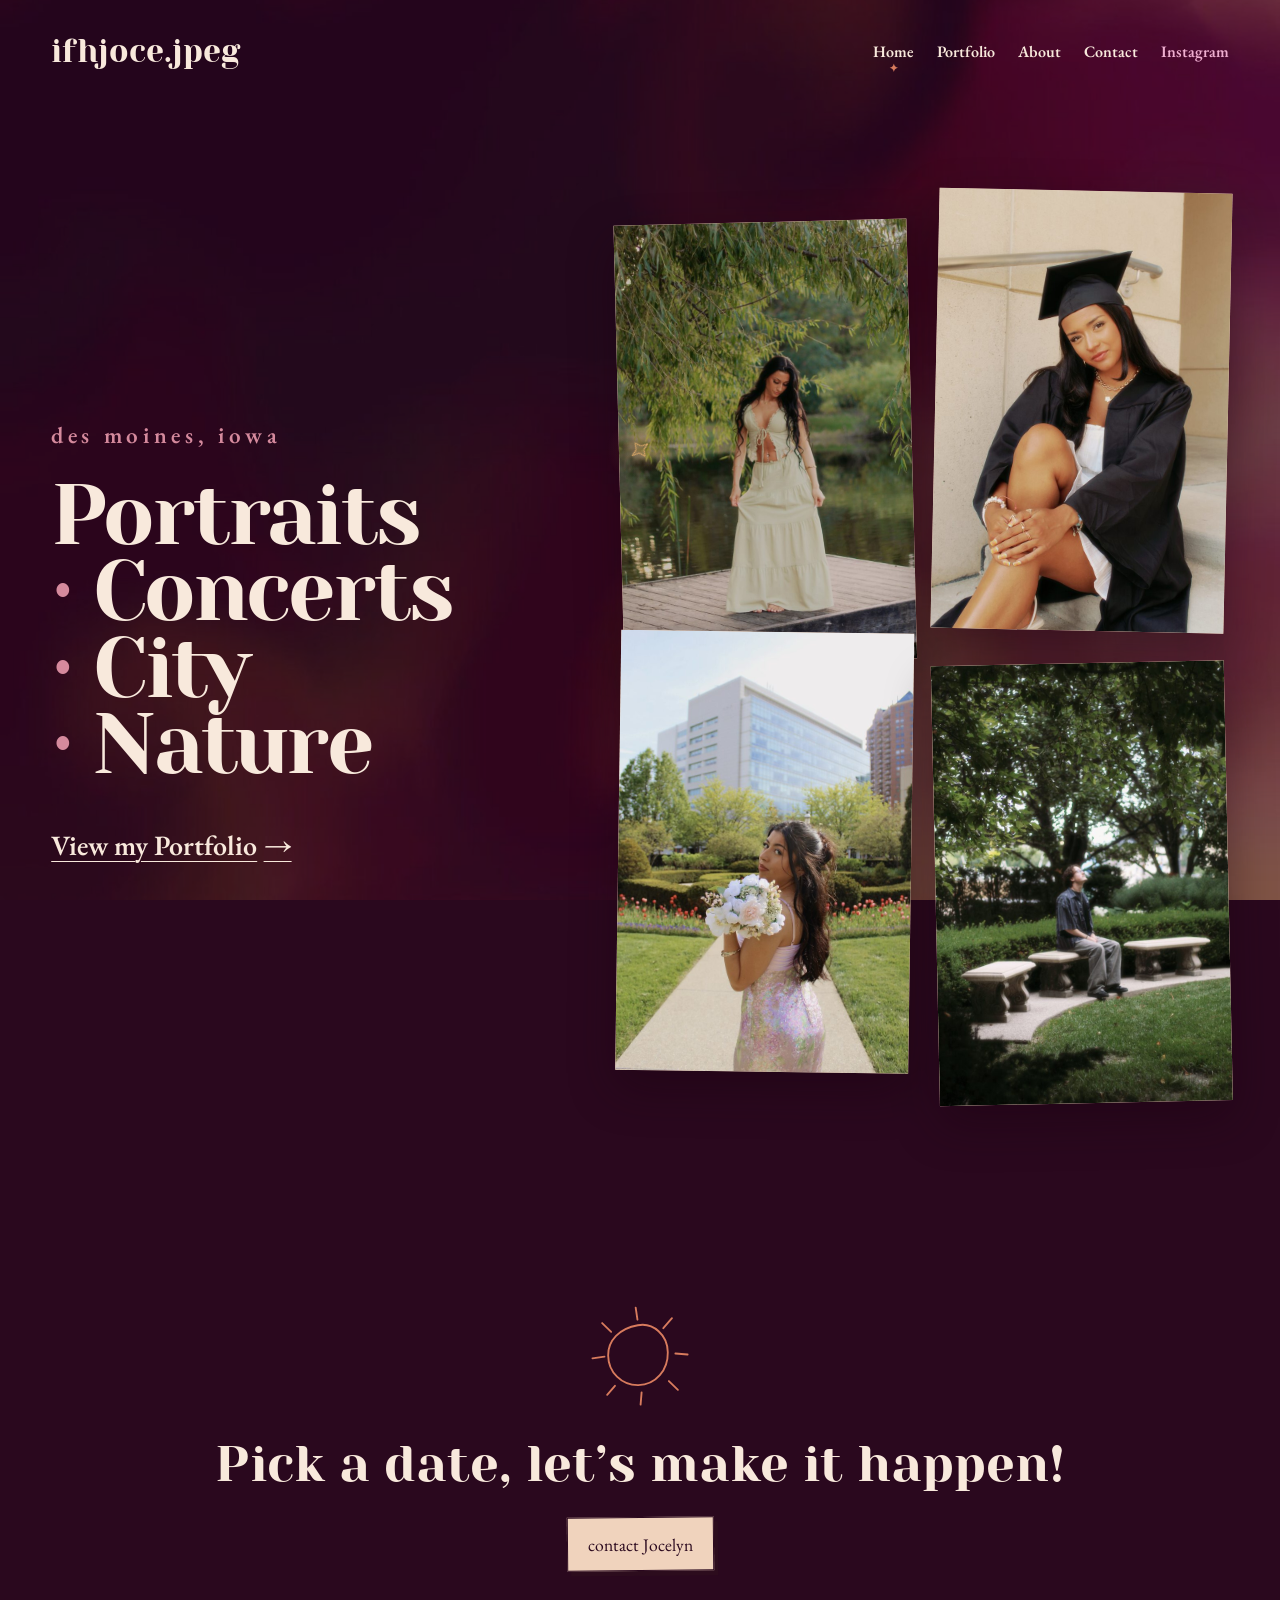
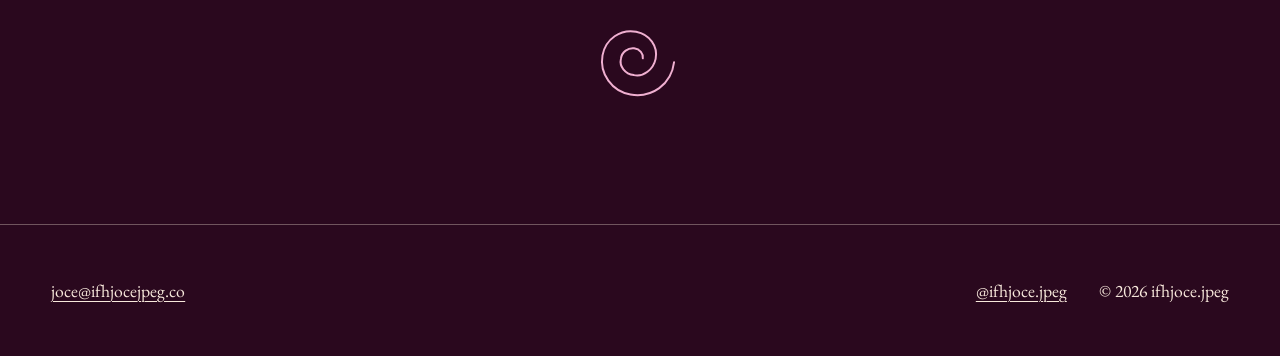
==== commit 300dcf95: "Add files via upload" ====
--- a/index.html
+++ b/index.html
@@ -44,62 +44,16 @@
   </header>
 
   <main id="main">
-    <section class="hero-carousel" aria-roledescription="carousel" aria-label="Featured photography">
-      <div class="hero-carousel__viewport" data-carousel>
-        <article class="hero-carousel__slide is-active" data-slide aria-hidden="false">
-          <img class="hero-carousel__image" src="images/home/frontpage-01-1600.jpg" srcset="images/home/frontpage-01-720.jpg 720w, images/home/frontpage-01-1600.jpg 1600w" sizes="100vw" width="5184" height="3456" alt="Chicago skyline and Buckingham Fountain at dusk" decoding="async" loading="eager" fetchpriority="high">
-          <div class="hero-carousel__veil"></div>
-        </article>
-        <article class="hero-carousel__slide hero-carousel__slide--portrait" data-slide aria-hidden="true">
-          <img class="hero-carousel__backdrop-image" src="images/portfolio/portraits/portrait-44-1600.jpg" width="1600" height="2400" alt="" aria-hidden="true" decoding="async" loading="lazy">
-          <img class="hero-carousel__image" src="images/portfolio/portraits/portrait-44-1600.jpg" srcset="images/portfolio/portraits/portrait-44-720.jpg 720w, images/portfolio/portraits/portrait-44-1600.jpg 1600w" sizes="100vw" width="3456" height="5184" alt="Woman in a cream dress standing beneath willow branches by the water" decoding="async" loading="lazy">
-          <div class="hero-carousel__veil"></div>
-        </article>
-        <article class="hero-carousel__slide hero-carousel__slide--portrait" data-slide aria-hidden="true">
-          <img class="hero-carousel__backdrop-image" src="images/home/frontpage-03-1600.jpg" width="1600" height="2400" alt="" aria-hidden="true" decoding="async" loading="lazy">
-          <img class="hero-carousel__image" src="images/home/frontpage-03-1600.jpg" srcset="images/home/frontpage-03-720.jpg 720w, images/home/frontpage-03-1600.jpg 1600w" sizes="100vw" width="3456" height="5184" alt="Graduate in a black cap and gown seated for a portrait" decoding="async" loading="lazy">
-          <div class="hero-carousel__veil"></div>
-        </article>
-        <article class="hero-carousel__slide hero-carousel__slide--portrait" data-slide aria-hidden="true">
-          <img class="hero-carousel__backdrop-image" src="images/home/frontpage-04-1600.jpg" width="1600" height="2400" alt="" aria-hidden="true" decoding="async" loading="lazy">
-          <img class="hero-carousel__image" src="images/home/frontpage-04-1600.jpg" srcset="images/home/frontpage-04-720.jpg 720w, images/home/frontpage-04-1600.jpg 1600w" sizes="100vw" width="3456" height="5184" alt="Woman holding flowers on a garden path with city buildings behind her" decoding="async" loading="lazy">
-          <div class="hero-carousel__veil"></div>
-        </article>
-        <article class="hero-carousel__slide hero-carousel__slide--portrait" data-slide aria-hidden="true">
-          <img class="hero-carousel__backdrop-image" src="images/home/frontpage-05-1600.jpg" width="1600" height="2400" alt="" aria-hidden="true" decoding="async" loading="lazy">
-          <img class="hero-carousel__image" src="images/home/frontpage-05-1600.jpg" srcset="images/home/frontpage-05-720.jpg 720w, images/home/frontpage-05-1600.jpg 1600w" sizes="100vw" width="3456" height="5184" alt="Portrait subject seated beneath large shade trees in a park" decoding="async" loading="lazy">
-          <div class="hero-carousel__veil"></div>
-        </article>
-        <article class="hero-carousel__slide" data-slide aria-hidden="true">
-          <img class="hero-carousel__image" src="images/home/frontpage-06-1600.jpg" srcset="images/home/frontpage-06-720.jpg 720w, images/home/frontpage-06-1600.jpg 1600w" sizes="100vw" width="3840" height="2160" alt="Concert performers on stage behind a textured curtain of light" decoding="async" loading="lazy">
-          <div class="hero-carousel__veil"></div>
-        </article>
-
-        <div class="hero-carousel__caption shell">
-          <h1>Like What You See?</h1>
-          <a class="button button--paper" href="contact.html">Contact Me</a>
-        </div>
-
-        <button class="hero-carousel__arrow hero-carousel__arrow--prev" type="button" data-carousel-prev aria-label="Previous photo">
-          <span aria-hidden="true">←</span>
-        </button>
-        <button class="hero-carousel__arrow hero-carousel__arrow--next" type="button" data-carousel-next aria-label="Next photo">
-          <span aria-hidden="true">→</span>
-        </button>
-        <div class="hero-carousel__dots" aria-label="Choose featured photo" data-carousel-dots></div>
-      </div>
-    </section>
-
-    <section class="home-intro section shell reveal">
+    <section class="home-intro home-intro--hero section shell" aria-labelledby="home-title">
       <div class="home-intro__copy">
         <p class="eyebrow">Des Moines, Iowa</p>
-        <p class="home-intro__line">Portraits · Concerts · City · Nature</p>
-        <a class="text-link" href="portfolio.html">View my Portfolio <span aria-hidden="true">→</span></a>
+        <h1 class="home-intro__title" id="home-title">Portraits <span aria-hidden="true">·</span> Concerts <span aria-hidden="true">·</span> City <span aria-hidden="true">·</span> Nature</h1>
+        <a class="text-link home-intro__link" href="portfolio.html">View my Portfolio <span aria-hidden="true">→</span></a>
       </div>
 
       <div class="home-collage" aria-label="Featured photography collage">
         <figure class="photo-frame photo-frame--one parallax-soft">
-          <img src="images/portfolio/portraits/portrait-44-1600.jpg" srcset="images/portfolio/portraits/portrait-44-720.jpg 720w, images/portfolio/portraits/portrait-44-1600.jpg 1600w" sizes="(max-width: 767px) 100vw, 50vw" width="3456" height="5184" loading="lazy" decoding="async" alt="Woman in a cream dress standing beneath willow branches by the water">
+          <img src="images/portfolio/portraits/portrait-44-1600.jpg" srcset="images/portfolio/portraits/portrait-44-720.jpg 720w, images/portfolio/portraits/portrait-44-1600.jpg 1600w" sizes="(max-width: 767px) 100vw, 50vw" width="3456" height="5184" loading="eager" decoding="async" fetchpriority="high" alt="Woman in a cream dress standing beneath willow branches by the water">
         </figure>
         <figure class="photo-frame photo-frame--two parallax-soft">
           <img src="images/home/frontpage-03-1600.jpg" srcset="images/home/frontpage-03-720.jpg 720w, images/home/frontpage-03-1600.jpg 1600w" sizes="(max-width: 767px) 100vw, 50vw" width="3456" height="5184" loading="lazy" decoding="async" alt="Graduate in a black cap and gown seated for a portrait">
@@ -118,8 +72,8 @@
         <path d="M60 27c17-2 31 13 30 31-1 19-15 34-34 33-18-1-31-16-30-34 1-16 14-28 34-30Z"/>
         <path d="M59 8l1 13M59 99l-2 13M9 59l13-1M98 60l13 2M22 22l9 10M89 89l9 10M97 22l-10 10M31 90l-9 9"/>
       </svg>
-      <p>Interested?</p>
-      <a class="button button--paper" href="contact.html">Contact Me</a>
+      <p>Pick a date, let’s make it happen!</p>
+      <a class="button button--paper" href="contact.html">contact Jocelyn</a>
       <svg class="doodle doodle--spiral" viewBox="0 0 130 130" aria-hidden="true">
         <path d="M100 66c0 23-18 39-40 38-19-1-34-17-33-36 1-17 15-29 31-28 14 1 24 12 23 25-1 11-10 20-20 19-9 0-16-7-15-15 0-7 6-12 12-12 6 0 10 4 10 9"/>
       </svg>
--- a/assets/css/style.css
+++ b/assets/css/style.css
@@ -328,136 +328,48 @@
   overflow: hidden;
 }
 
-/* Hero carousel */
-.hero-carousel {
-  position: relative;
-  margin-top: clamp(0.5rem, 2vw, 1.5rem);
-}
-
-.hero-carousel__viewport {
-  position: relative;
-  min-height: clamp(38rem, 78dvh, 62rem);
-  overflow: hidden;
-  background: var(--deep-brown);
-  isolation: isolate;
-}
-
-.hero-carousel__slide {
-  position: absolute;
-  inset: 0;
-  opacity: 0;
-  visibility: hidden;
-  transition: opacity 1.8s ease, visibility 0s linear 1.8s;
-}
-
-.hero-carousel__slide.is-active {
-  z-index: 1;
-  opacity: 1;
-  visibility: visible;
-  transition-delay: 0s;
-}
-
-.hero-carousel__image {
-  width: 100%;
-  height: 100%;
-  object-fit: cover;
-  transform: scale(1.015);
-}
-
-.hero-carousel__veil {
-  display: none;
-}
-
-.hero-carousel__caption {
-  position: absolute;
-  left: 50%;
-  bottom: clamp(5.5rem, 10vw, 8rem);
-  z-index: 5;
-  transform: translateX(-50%);
-  color: var(--cream);
-}
-
-.hero-carousel__caption h1 {
-  max-width: 10ch;
-  margin-bottom: 1rem;
-  text-shadow: 0 3px 30px rgba(0, 0, 0, 0.38);
-}
-
-.hero-carousel__caption .eyebrow {
-  color: #e7c97e;
-}
-
-.hero-carousel__caption p:last-child {
-  font-size: clamp(1.05rem, 2vw, 1.4rem);
-}
-
-.hero-carousel__arrow {
-  position: absolute;
-  z-index: 8;
-  bottom: 1.2rem;
-  display: grid;
-  width: 48px;
-  height: 48px;
-  place-items: center;
-  border: 1px solid rgba(242, 230, 208, 0.7);
-  border-radius: 50%;
-  color: var(--cream);
-  background: rgba(58, 42, 31, 0.32);
-  cursor: pointer;
-}
-
-.hero-carousel__arrow--prev {
-  left: 1.2rem;
-}
-
-.hero-carousel__arrow--next {
-  right: 1.2rem;
-}
-
-.hero-carousel__dots {
-  position: absolute;
-  left: 50%;
-  bottom: 1.3rem;
-  z-index: 8;
-  display: flex;
-  max-width: calc(100% - 8rem);
-  transform: translateX(-50%);
-  justify-content: center;
-  flex-wrap: nowrap;
-}
-
-.hero-carousel__dot {
-  width: clamp(30px, 8vw, 44px);
-  height: 44px;
-  display: grid;
-  place-items: center;
-  border: 0;
-  background: transparent;
-  cursor: pointer;
-}
-
-.hero-carousel__dot::before {
-  content: "";
-  width: 7px;
-  height: 7px;
-  border: 1px solid var(--cream);
-  border-radius: 50%;
-  background: transparent;
-  transition: transform 220ms ease, background-color 220ms ease;
-}
-
-.hero-carousel__dot.is-active::before {
-  transform: scale(1.35);
-  background: var(--cream);
-}
-
-/* Home collage */
+/* Home hero and collage */
 .home-intro {
   display: grid;
   gap: clamp(3rem, 9vw, 8rem);
   align-items: center;
 }
 
+.home-intro--hero {
+  min-height: calc(100svh - 5.5rem);
+  padding-block: clamp(3.5rem, 8vw, 8rem);
+}
+
+.home-intro__copy {
+  position: relative;
+  z-index: 2;
+}
+
+.home-intro--hero .eyebrow {
+  margin-bottom: clamp(1rem, 2vw, 1.5rem);
+  font-size: clamp(1.05rem, 1.2vw + 0.75rem, 1.45rem);
+  letter-spacing: 0.2em;
+}
+
+.home-intro__title {
+  max-width: 10ch;
+  margin-bottom: clamp(1.5rem, 3vw, 2.5rem);
+  font-size: clamp(3.4rem, 6.6vw, 6.25rem);
+  line-height: 0.9;
+  text-wrap: balance;
+}
+
+.home-intro__title span {
+  color: var(--moss);
+}
+
+.home-intro__link {
+  display: inline-flex;
+  min-height: 48px;
+  align-items: center;
+  gap: 0.4rem;
+  font-size: clamp(1.25rem, 1.2vw + 0.9rem, 1.75rem);
+}
 
 .home-intro__copy p:not(.eyebrow) {
   font-size: clamp(1.1rem, 1rem + 0.5vw, 1.45rem);
@@ -467,6 +379,12 @@
   position: relative;
   display: grid;
   gap: 1rem;
+}
+
+.home-intro--hero .home-collage {
+  grid-template-columns: repeat(2, minmax(0, 1fr));
+  align-items: start;
+  gap: clamp(0.75rem, 3vw, 1.5rem);
 }
 
 .photo-frame {
@@ -660,18 +578,31 @@
   width: 100%;
   height: 100%;
   display: grid;
+  grid-template-rows: minmax(0, 1fr) auto;
   place-items: center;
   align-content: center;
+  gap: 0.8rem;
   margin: 0;
 }
 
 .lightbox__figure img {
   max-width: 100%;
-  max-height: calc(90dvh - 4rem);
+  max-height: calc(90dvh - 7.5rem);
   width: auto;
   height: auto;
   object-fit: contain;
   box-shadow: 0 24px 70px rgba(0, 0, 0, 0.34);
+}
+
+.lightbox__caption {
+  max-width: min(100%, 70rem);
+  margin: 0;
+  color: var(--cream);
+  font-size: clamp(0.78rem, 0.72rem + 0.25vw, 0.95rem);
+  line-height: 1.35;
+  letter-spacing: 0.025em;
+  text-align: center;
+  text-wrap: balance;
 }
 
 .lightbox__close,
@@ -920,14 +851,6 @@
 }
 
 /* Responsive real-image treatment */
-.hero-carousel__slide {
-  background: var(--deep-brown);
-}
-
-.hero-carousel__backdrop-image {
-  display: none;
-}
-
 .home-collage .photo-frame img {
   height: auto;
   object-fit: contain;
@@ -1026,28 +949,6 @@
     margin-top: 0;
   }
 
-  .hero-carousel__viewport {
-    min-height: clamp(43rem, 82dvh, 68rem);
-  }
-
-  .hero-carousel__arrow {
-    bottom: auto;
-    top: 50%;
-    transform: translateY(-50%);
-  }
-
-  .hero-carousel__arrow--prev {
-    left: clamp(1rem, 3vw, 3rem);
-  }
-
-  .hero-carousel__arrow--next {
-    right: clamp(1rem, 3vw, 3rem);
-  }
-
-  .hero-carousel__dots {
-    bottom: 1.6rem;
-  }
-
   .home-collage {
     grid-template-columns: repeat(2, minmax(0, 1fr));
     align-items: start;
@@ -1106,29 +1007,6 @@
 }
 
 
-@media (min-width: 48rem) {
-  .hero-carousel__slide--portrait .hero-carousel__backdrop-image {
-    position: absolute;
-    inset: -4%;
-    z-index: 0;
-    display: block;
-    width: 108%;
-    height: 108%;
-    object-fit: cover;
-    filter: blur(28px) saturate(0.72) brightness(0.58);
-    opacity: 0.76;
-    transform: scale(1.05);
-  }
-
-  .hero-carousel__slide--portrait .hero-carousel__image {
-    position: relative;
-    z-index: 1;
-    width: 100%;
-    height: 100%;
-    object-fit: contain;
-  }
-}
-
 /* 1024px */
 @media (min-width: 64rem) {
   .home-intro {
@@ -1145,10 +1023,6 @@
 @media (min-width: 90rem) {
   :root {
     --shell: min(88vw, 1600px);
-  }
-
-  .hero-carousel__viewport {
-    min-height: min(84dvh, 72rem);
   }
 
   .portfolio-masonry {
@@ -1251,14 +1125,6 @@
 }
 
 /* Copy-light refinements */
-.home-intro__line {
-  max-width: none;
-  margin: 0 0 1rem;
-  font-family: var(--display);
-  font-size: clamp(1.5rem, 3vw, 2.7rem);
-  line-height: 1.2;
-}
-
 .page-portfolio .portfolio-section {
   padding-top: clamp(2.5rem, 5vw, 4.5rem);
 }
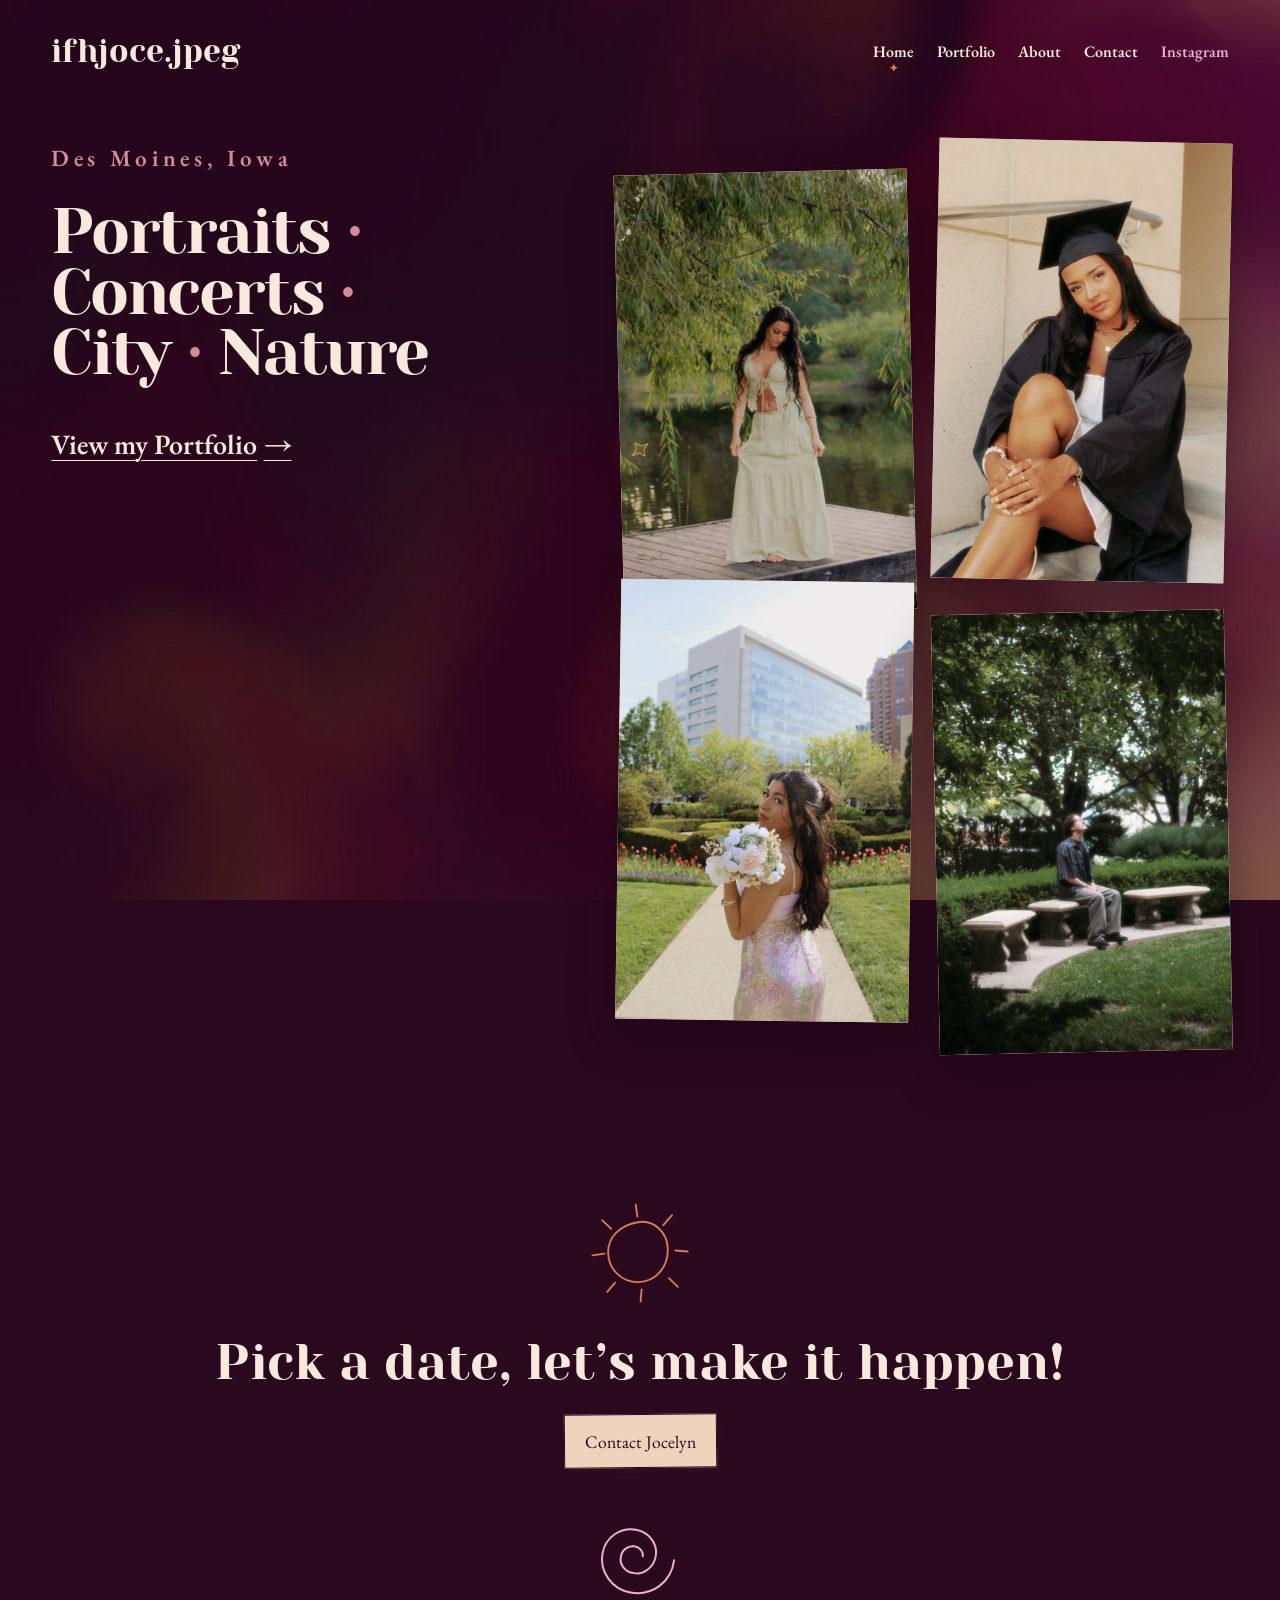
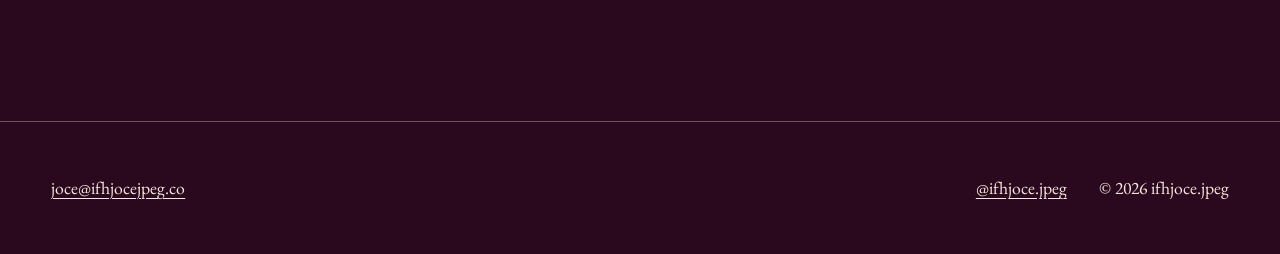
==== commit 435d5a5e: "Add files via upload" ====
--- a/index.html
+++ b/index.html
@@ -73,7 +73,7 @@
         <path d="M59 8l1 13M59 99l-2 13M9 59l13-1M98 60l13 2M22 22l9 10M89 89l9 10M97 22l-10 10M31 90l-9 9"/>
       </svg>
       <p>Pick a date, let’s make it happen!</p>
-      <a class="button button--paper" href="contact.html">contact Jocelyn</a>
+      <a class="button button--paper" href="contact.html">Contact Jocelyn</a>
       <svg class="doodle doodle--spiral" viewBox="0 0 130 130" aria-hidden="true">
         <path d="M100 66c0 23-18 39-40 38-19-1-34-17-33-36 1-17 15-29 31-28 14 1 24 12 23 25-1 11-10 20-20 19-9 0-16-7-15-15 0-7 6-12 12-12 6 0 10 4 10 9"/>
       </svg>
--- a/assets/css/style.css
+++ b/assets/css/style.css
@@ -148,7 +148,6 @@
   font-size: clamp(0.83rem, 0.78rem + 0.18vw, 1rem);
   font-weight: 600;
   letter-spacing: 0.13em;
-  text-transform: lowercase;
 }
 
 h1,
@@ -336,8 +335,10 @@
 }
 
 .home-intro--hero {
-  min-height: calc(100svh - 5.5rem);
-  padding-block: clamp(3.5rem, 8vw, 8rem);
+  min-height: auto;
+  align-items: start;
+  align-content: start;
+  padding-block: clamp(2rem, 4vw, 4.5rem);
 }
 
 .home-intro__copy {
@@ -354,8 +355,8 @@
 .home-intro__title {
   max-width: 10ch;
   margin-bottom: clamp(1.5rem, 3vw, 2.5rem);
-  font-size: clamp(3.4rem, 6.6vw, 6.25rem);
-  line-height: 0.9;
+  font-size: clamp(2.9rem, 5vw, 4.75rem);
+  line-height: 0.94;
   text-wrap: balance;
 }
 
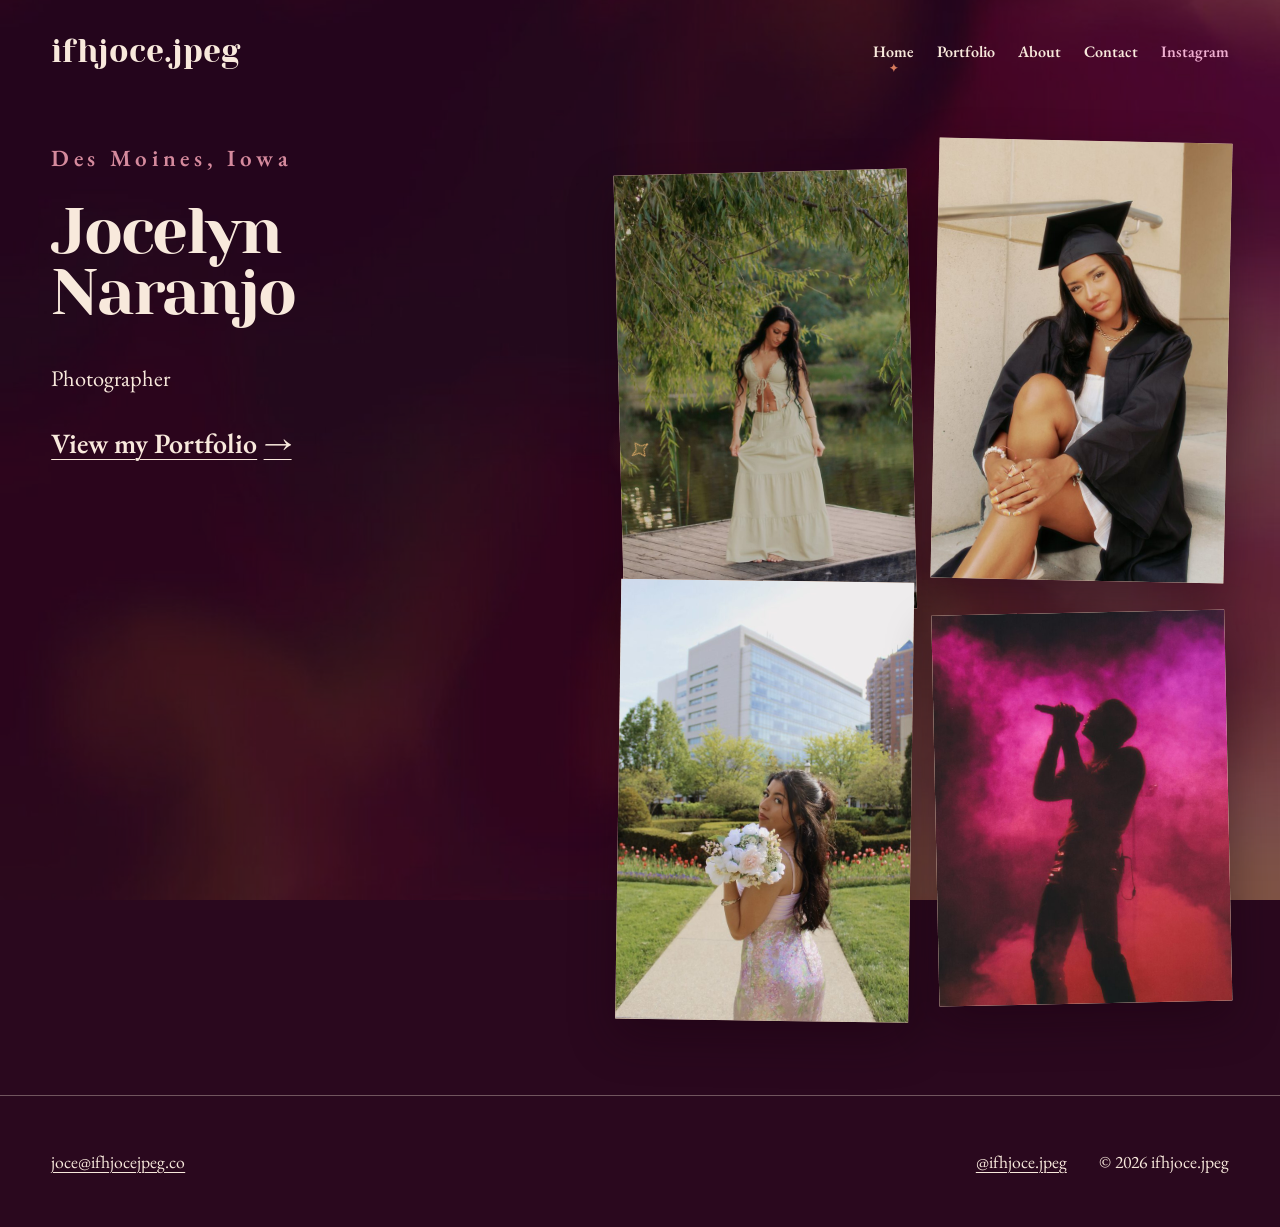
==== commit a1a3dfc2: "Add files via upload" ====
--- a/index.html
+++ b/index.html
@@ -47,7 +47,8 @@
     <section class="home-intro home-intro--hero section shell" aria-labelledby="home-title">
       <div class="home-intro__copy">
         <p class="eyebrow">Des Moines, Iowa</p>
-        <h1 class="home-intro__title" id="home-title">Portraits <span aria-hidden="true">·</span> Concerts <span aria-hidden="true">·</span> City <span aria-hidden="true">·</span> Nature</h1>
+        <h1 class="home-intro__title" id="home-title">Jocelyn Naranjo</h1>
+        <p class="home-intro__role">Photographer</p>
         <a class="text-link home-intro__link" href="portfolio.html">View my Portfolio <span aria-hidden="true">→</span></a>
       </div>
 
@@ -62,21 +63,9 @@
           <img src="images/home/frontpage-04-1600.jpg" srcset="images/home/frontpage-04-720.jpg 720w, images/home/frontpage-04-1600.jpg 1600w" sizes="(max-width: 767px) 100vw, 50vw" width="3456" height="5184" loading="lazy" decoding="async" alt="Woman holding flowers on a garden path with city buildings behind her">
         </figure>
         <figure class="photo-frame photo-frame--four parallax-soft">
-          <img src="images/home/frontpage-05-1600.jpg" srcset="images/home/frontpage-05-720.jpg 720w, images/home/frontpage-05-1600.jpg 1600w" sizes="(max-width: 767px) 100vw, 50vw" width="3456" height="5184" loading="lazy" decoding="async" alt="Portrait subject seated beneath large shade trees in a park">
+          <img src="images/portfolio/concerts/concert-14-1600.jpg" srcset="images/portfolio/concerts/concert-14-720.jpg 720w, images/portfolio/concerts/concert-14-1600.jpg 1600w" sizes="(max-width: 767px) 100vw, 50vw" width="3000" height="4000" loading="lazy" decoding="async" alt="Singer silhouetted against vivid magenta stage haze">
         </figure>
       </div>
-    </section>
-
-    <section class="home-note section shell reveal">
-      <svg class="doodle doodle--sun" viewBox="0 0 120 120" aria-hidden="true">
-        <path d="M60 27c17-2 31 13 30 31-1 19-15 34-34 33-18-1-31-16-30-34 1-16 14-28 34-30Z"/>
-        <path d="M59 8l1 13M59 99l-2 13M9 59l13-1M98 60l13 2M22 22l9 10M89 89l9 10M97 22l-10 10M31 90l-9 9"/>
-      </svg>
-      <p>Pick a date, let’s make it happen!</p>
-      <a class="button button--paper" href="contact.html">Contact Jocelyn</a>
-      <svg class="doodle doodle--spiral" viewBox="0 0 130 130" aria-hidden="true">
-        <path d="M100 66c0 23-18 39-40 38-19-1-34-17-33-36 1-17 15-29 31-28 14 1 24 12 23 25-1 11-10 20-20 19-9 0-16-7-15-15 0-7 6-12 12-12 6 0 10 4 10 9"/>
-      </svg>
     </section>
   </main>
 
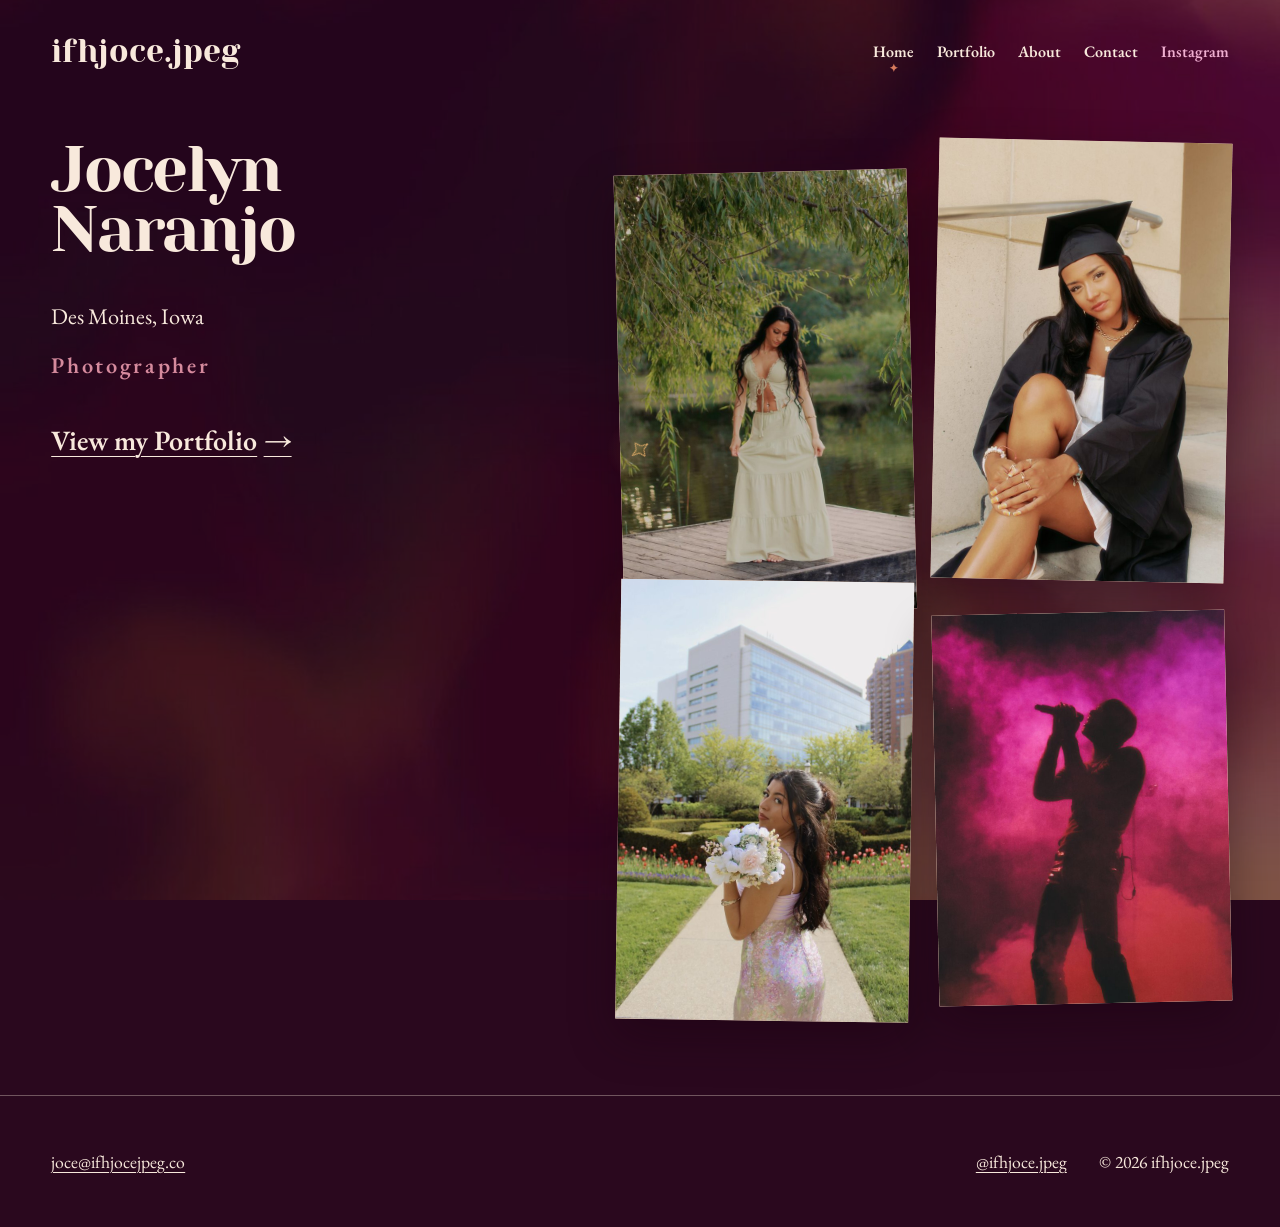
==== commit 038ce10b: "Add files via upload" ====
--- a/index.html
+++ b/index.html
@@ -46,8 +46,8 @@
   <main id="main">
     <section class="home-intro home-intro--hero section shell" aria-labelledby="home-title">
       <div class="home-intro__copy">
-        <p class="eyebrow">Des Moines, Iowa</p>
         <h1 class="home-intro__title" id="home-title">Jocelyn Naranjo</h1>
+        <p class="home-intro__location">Des Moines, Iowa</p>
         <p class="home-intro__role">Photographer</p>
         <a class="text-link home-intro__link" href="portfolio.html">View my Portfolio <span aria-hidden="true">→</span></a>
       </div>
--- a/assets/css/style.css
+++ b/assets/css/style.css
@@ -360,10 +360,6 @@
   text-wrap: balance;
 }
 
-.home-intro__title span {
-  color: var(--moss);
-}
-
 .home-intro__link {
   display: inline-flex;
   min-height: 48px;
@@ -374,6 +370,14 @@
 
 .home-intro__copy p:not(.eyebrow) {
   font-size: clamp(1.1rem, 1rem + 0.5vw, 1.45rem);
+}
+
+.home-intro__copy p.home-intro__role {
+  margin: -0.65rem 0 clamp(1.25rem, 2.5vw, 2rem);
+  color: var(--moss);
+  font-size: clamp(1.05rem, 1vw + 0.8rem, 1.4rem);
+  font-weight: 600;
+  letter-spacing: 0.12em;
 }
 
 .home-collage {
